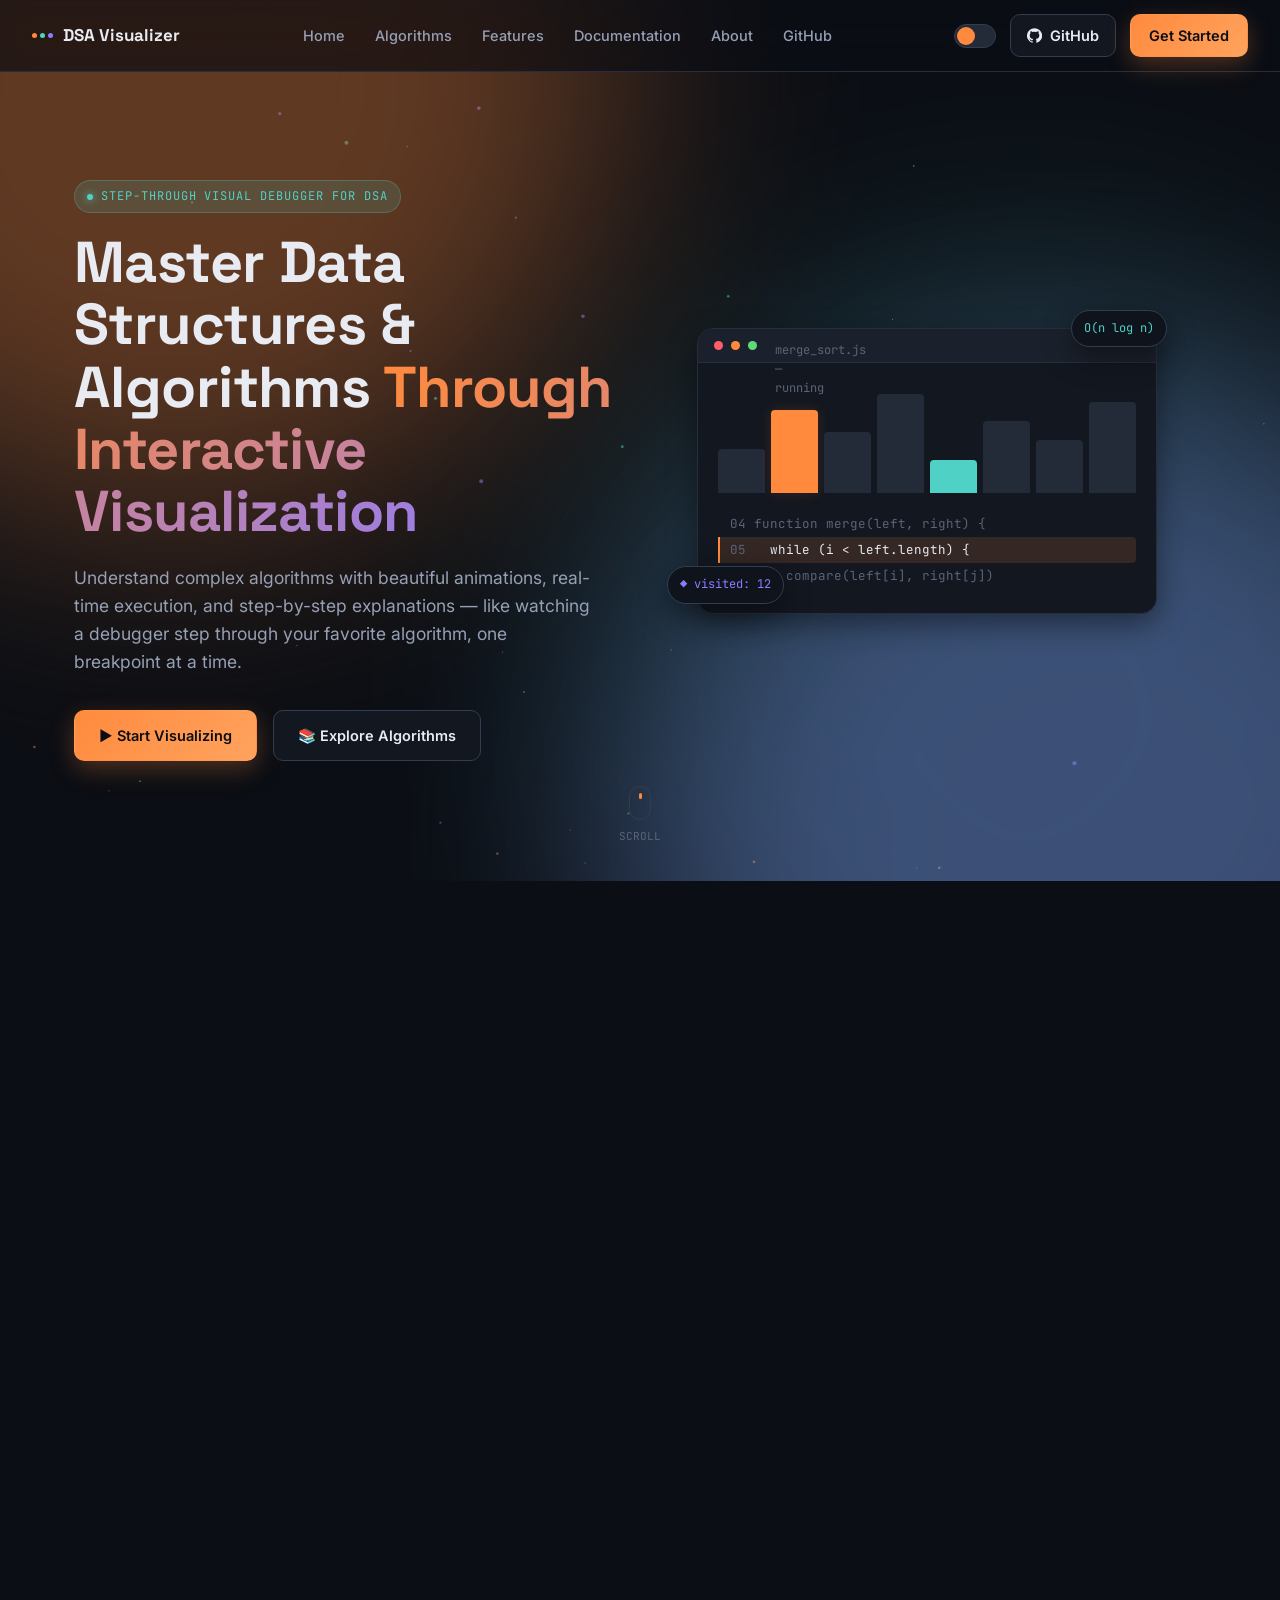
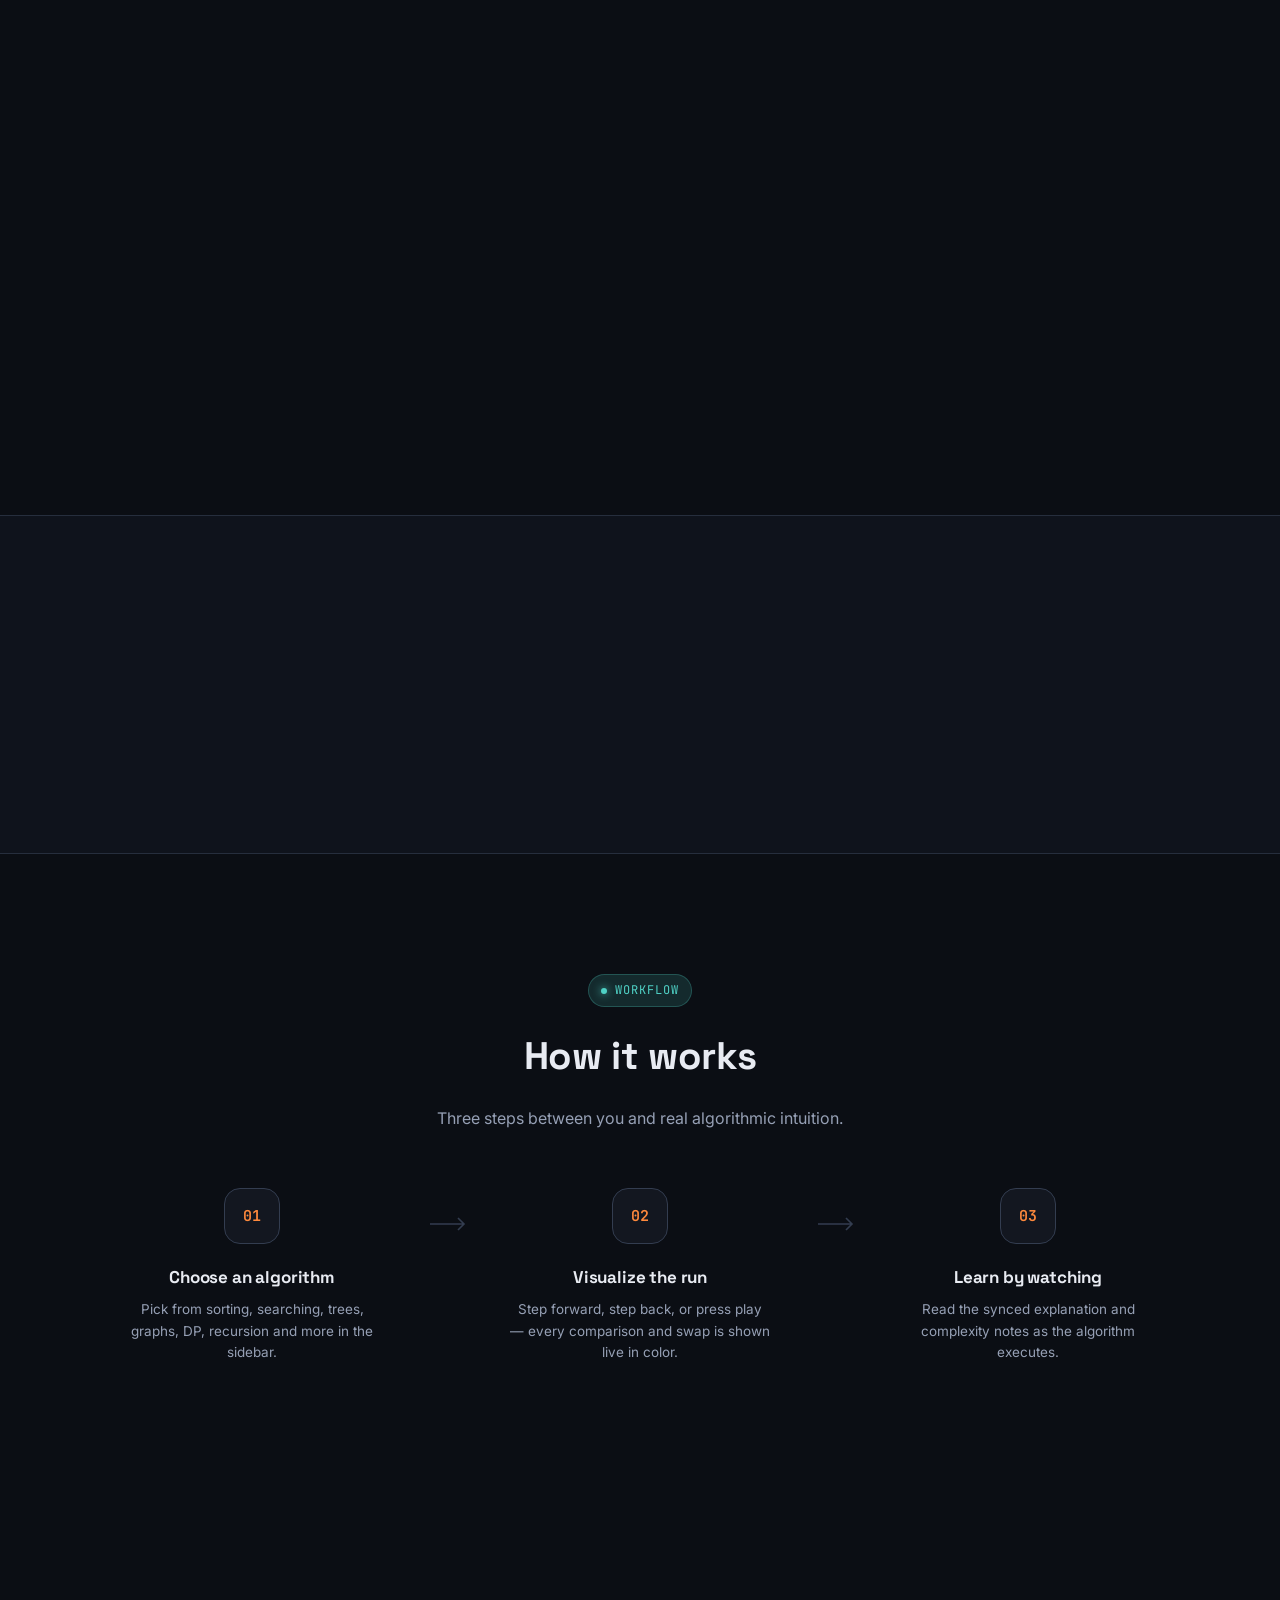
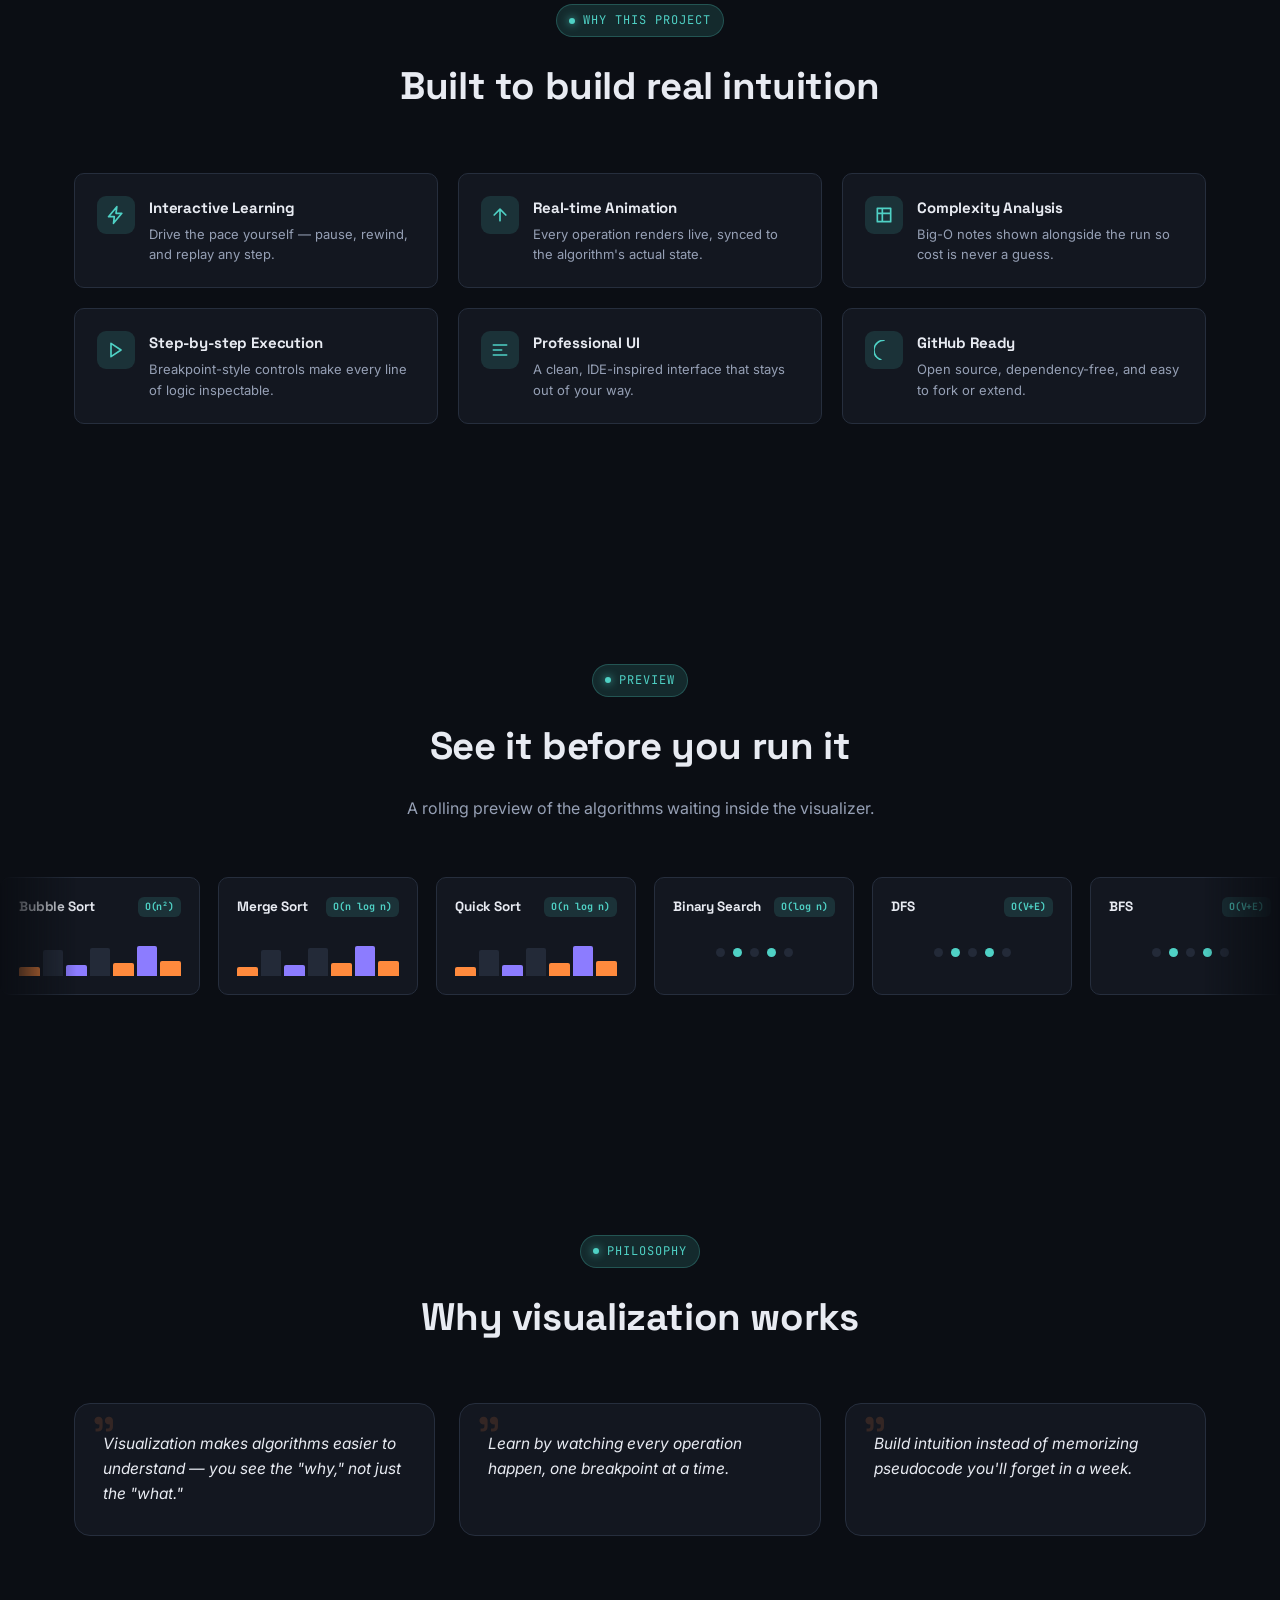
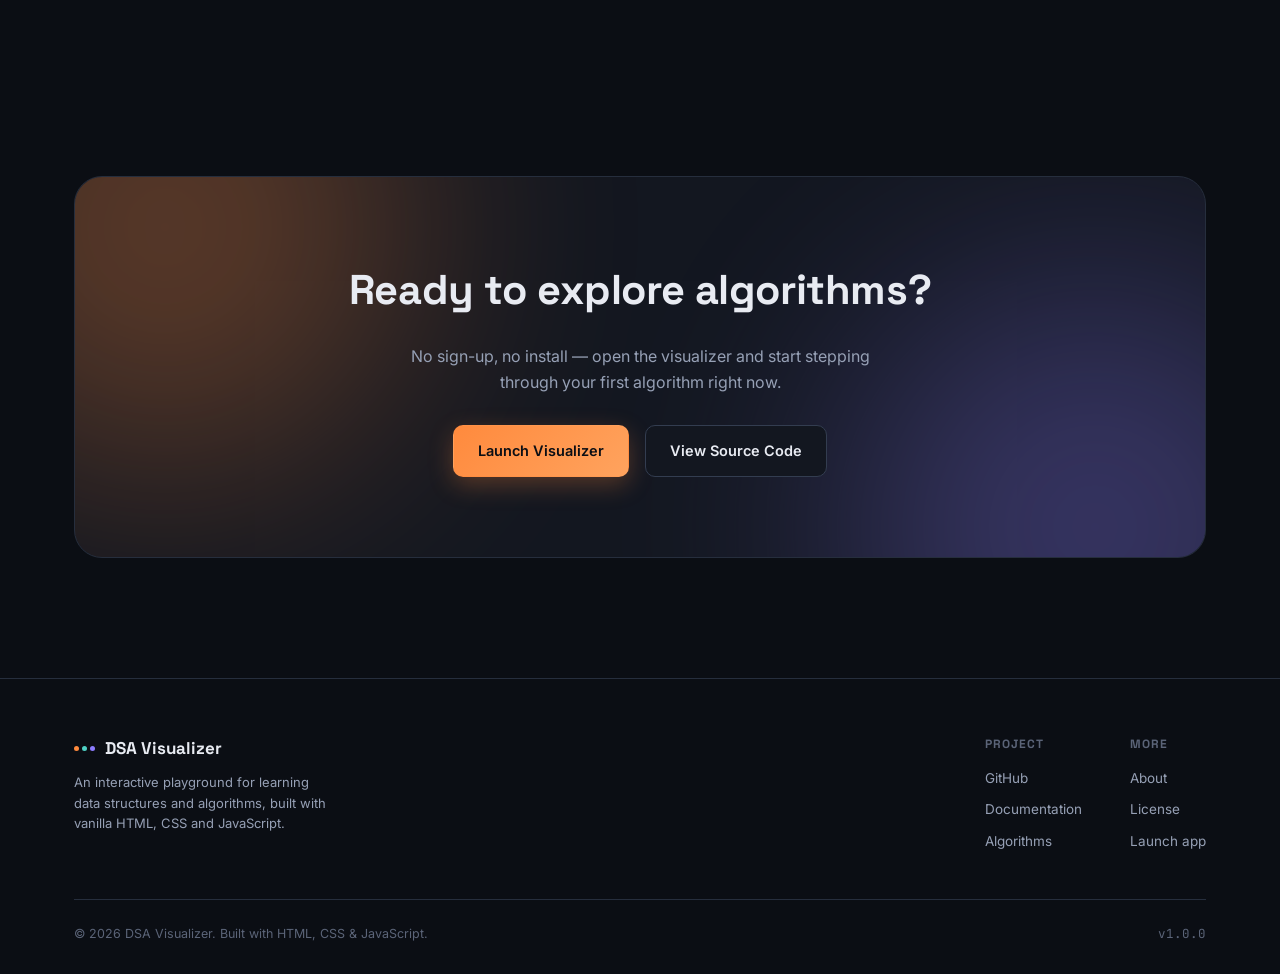
==== landing.html @ c1e2ccc5 "Create landing.html" ====
<!DOCTYPE html>
<html lang="en" data-theme="dark">
<head>
<meta charset="UTF-8">
<meta name="viewport" content="width=device-width, initial-scale=1.0">
<title>DSA Visualizer — Watch Every Algorithm Run Like a Debugger</title>
<meta name="description" content="Step through sorting, searching, arrays, trees, graphs, dynamic programming and recursion the way a debugger steps through code — one breakpoint at a time. Built with vanilla HTML, CSS and JavaScript.">

<link rel="preconnect" href="https://fonts.googleapis.com">
<link rel="preconnect" href="https://fonts.gstatic.com" crossorigin>
<link href="https://fonts.googleapis.com/css2?family=Space+Grotesk:wght@500;600;700&family=Inter:wght@400;500;600;700&family=JetBrains+Mono:wght@400;500;600&display=swap" rel="stylesheet">

<style>
/* ==========================================================================
   DESIGN TOKENS — shares the app's "Debugger console" language:
   amber = active/current step, teal = visited/settled, violet = structural.
   These values are kept in lockstep with /css/style.css so the landing page
   and the app never feel like two different products.
   ========================================================================== */
:root{
  --font-display:'Space Grotesk','Sora',ui-sans-serif,system-ui,sans-serif;
  --font-body:'Inter',ui-sans-serif,system-ui,sans-serif;
  --font-mono:'JetBrains Mono','Fira Code',ui-monospace,SFMono-Regular,Menlo,monospace;

  --bg:#0B0E14; --bg-elevated:#0F131C; --surface:#131720; --surface-2:#1B212C; --surface-3:#232A38;
  --border:#262E3D; --border-strong:#333D50;
  --text:#E8EBF2; --text-dim:#96A0B5; --text-faint:#5B6478;

  --accent:#FF8A3D; --accent-strong:#FFA35E; --accent-soft:rgba(255,138,61,.14);
  --accent-2:#4FD1C5; --accent-2-soft:rgba(79,209,197,.14);
  --accent-3:#8C7CFF; --accent-3-soft:rgba(140,124,255,.14);
  --success:#5FD97A; --danger:#FF5C6C;

  --radius-sm:6px; --radius-md:10px; --radius-lg:16px;
  --shadow-2:0 10px 30px rgba(0,0,0,.45);
  color-scheme: dark;
}
[data-theme="light"]{
  --bg:#F3F4F7; --bg-elevated:#FFFFFF; --surface:#FFFFFF; --surface-2:#F0F1F5; --surface-3:#E7E9F0;
  --border:#DEE1E9; --border-strong:#C9CDDA;
  --text:#1B1F2A; --text-dim:#565E70; --text-faint:#8991A3;
  --accent:#DD6A22; --accent-strong:#C85A17; --accent-soft:rgba(221,106,34,.10);
  --accent-2:#0E9C90; --accent-2-soft:rgba(14,156,144,.10);
  --accent-3:#6C5CE7; --accent-3-soft:rgba(108,92,231,.10);
  --success:#1E9E4A; --danger:#D6394A;
  color-scheme: light;
}

*,*::before,*::after{ box-sizing:border-box; }
html{ scroll-behavior:smooth; }
body{
  margin:0; background:var(--bg); color:var(--text);
  font-family:var(--font-body); line-height:1.6; -webkit-font-smoothing:antialiased;
  overflow-x:hidden;
}
h1,h2,h3,h4{ font-family:var(--font-display); color:var(--text); margin:0 0 .5em; letter-spacing:-.01em; }
p{ color:var(--text-dim); margin:0 0 1em; }
a{ color:inherit; text-decoration:none; }
.mono{ font-family:var(--font-mono); }
img,svg{ display:block; max-width:100%; }
.container{ max-width:1180px; margin:0 auto; padding:0 24px; }
section{ position:relative; padding:120px 0; }
@media (max-width:768px){ section{ padding:72px 0; } }

::selection{ background:var(--accent-soft); color:var(--text); }
:focus-visible{ outline:2px solid var(--accent); outline-offset:2px; }
@media (prefers-reduced-motion: reduce){
  *{ animation-duration:.001ms !important; animation-iteration-count:1 !important; transition-duration:.001ms !important; scroll-behavior:auto !important; }
}

.eyebrow{
  display:inline-flex; align-items:center; gap:8px; font-family:var(--font-mono); font-size:12px;
  letter-spacing:.08em; text-transform:uppercase; color:var(--accent-2); background:var(--accent-2-soft);
  border:1px solid rgba(79,209,197,.25); padding:6px 12px; border-radius:999px; margin-bottom:18px;
}
.eyebrow::before{ content:''; width:6px; height:6px; border-radius:50%; background:var(--accent-2); box-shadow:0 0 8px var(--accent-2); }

.btn{
  display:inline-flex; align-items:center; justify-content:center; gap:8px;
  padding:13px 24px; border-radius:var(--radius-md); font-family:var(--font-body); font-weight:600; font-size:14.5px;
  border:1px solid var(--border-strong); cursor:pointer; position:relative; overflow:hidden;
  transition:transform .25s cubic-bezier(.2,.8,.2,1), border-color .25s, box-shadow .25s, background .25s;
  white-space:nowrap;
}
.btn:active{ transform:scale(.97); }
.btn-primary{ background:linear-gradient(135deg,var(--accent),var(--accent-strong)); color:#0B0E14; border-color:transparent; box-shadow:0 8px 24px rgba(255,138,61,.28); }
.btn-primary:hover{ transform:translateY(-2px); box-shadow:0 12px 32px rgba(255,138,61,.4); }
.btn-ghost{ background:var(--surface); color:var(--text); }
.btn-ghost:hover{ border-color:var(--accent-2); color:var(--accent-2); transform:translateY(-2px); }
.btn-ripple{ position:absolute; border-radius:50%; background:rgba(255,255,255,.35); transform:scale(0); animation:ripple .6s ease-out; pointer-events:none; }
@keyframes ripple{ to{ transform:scale(3); opacity:0; } }

/* ---------------- NAV ---------------- */
.nav{
  position:fixed; top:0; left:0; right:0; z-index:200;
  display:flex; align-items:center; justify-content:space-between;
  padding:14px 32px; backdrop-filter:blur(16px) saturate(140%);
  background:rgba(11,14,20,.7); border-bottom:1px solid var(--border);
  transition:background .3s, border-color .3s;
}
[data-theme="light"] .nav{ background:rgba(255,255,255,.75); }
.brand{ display:flex; align-items:center; gap:10px; font-family:var(--font-display); font-weight:700; font-size:17px; }
.brand .rail{ display:flex; gap:3px; }
.brand .rail span{ width:5px; height:5px; border-radius:50%; background:var(--accent); animation:railPulse 1.8s ease-in-out infinite; }
.brand .rail span:nth-child(2){ background:var(--accent-2); animation-delay:.2s; }
.brand .rail span:nth-child(3){ background:var(--accent-3); animation-delay:.4s; }
@keyframes railPulse{ 0%,100%{ opacity:.35; transform:scale(.85);} 50%{ opacity:1; transform:scale(1.15);} }

.nav-links{ display:flex; align-items:center; gap:30px; font-size:14.5px; font-weight:500; color:var(--text-dim); }
.nav-links a{ position:relative; padding:4px 0; transition:color .2s; }
.nav-links a::after{ content:''; position:absolute; left:0; bottom:-3px; width:0; height:2px; background:var(--accent); transition:width .25s; }
.nav-links a:hover{ color:var(--text); }
.nav-links a:hover::after{ width:100%; }

.nav-actions{ display:flex; align-items:center; gap:14px; }
.theme-switch{ width:42px; height:24px; border-radius:999px; background:var(--surface-3); border:1px solid var(--border-strong); position:relative; cursor:pointer; }
.theme-switch .knob{ position:absolute; top:2px; left:2px; width:18px; height:18px; border-radius:50%; background:var(--accent); transition:transform .3s cubic-bezier(.2,.8,.2,1); }
[data-theme="light"] .theme-switch .knob{ transform:translateX(18px); }
.nav-toggle{ display:none; background:none; border:1px solid var(--border-strong); border-radius:8px; width:38px; height:38px; align-items:center; justify-content:center; color:var(--text); cursor:pointer; }

@media (max-width:900px){
  .nav-links{ position:fixed; top:64px; left:0; right:0; flex-direction:column; align-items:flex-start; gap:0;
    background:var(--bg-elevated); border-bottom:1px solid var(--border); padding:8px 32px 20px;
    transform:translateY(-130%); transition:transform .35s cubic-bezier(.2,.8,.2,1); }
  .nav-links.open{ transform:translateY(0); }
  .nav-links a{ padding:12px 0; width:100%; border-bottom:1px solid var(--border); }
  .nav-actions .btn-ghost.gh-only{ display:none; }
  .nav-toggle{ display:flex; }
}

/* ---------------- HERO ---------------- */
.hero{ padding:180px 0 120px; position:relative; overflow:hidden; }
.hero-bg{ position:absolute; inset:0; z-index:0; overflow:hidden; }
.hero-bg canvas{ position:absolute; inset:0; width:100%; height:100%; }
.mesh{ position:absolute; width:900px; height:900px; border-radius:50%; filter:blur(120px); opacity:.35; }
.mesh-1{ background:var(--accent); top:-380px; left:-280px; animation:drift1 22s ease-in-out infinite; }
.mesh-2{ background:var(--accent-3); bottom:-420px; right:-260px; animation:drift2 26s ease-in-out infinite; }
.mesh-3{ background:var(--accent-2); top:30%; left:45%; opacity:.18; animation:drift1 30s ease-in-out infinite reverse; }
@keyframes drift1{ 0%,100%{ transform:translate(0,0) scale(1);} 50%{ transform:translate(60px,40px) scale(1.08);} }
@keyframes drift2{ 0%,100%{ transform:translate(0,0) scale(1);} 50%{ transform:translate(-50px,-30px) scale(1.1);} }

.hero-grid{ position:relative; z-index:2; display:grid; grid-template-columns:1.05fr .95fr; gap:60px; align-items:center; }
@media (max-width:980px){ .hero-grid{ grid-template-columns:1fr; text-align:center; } .hero-illustration{ margin:0 auto; } }

.hero h1{ font-size:clamp(2.4rem,4.6vw,3.6rem); line-height:1.08; margin-bottom:22px; }
.hero h1 .grad{ background:linear-gradient(100deg,var(--accent),var(--accent-3) 60%,var(--accent-2)); -webkit-background-clip:text; background-clip:text; color:transparent; background-size:200% auto; animation:gradShift 6s linear infinite; }
@keyframes gradShift{ to{ background-position:200% center; } }
.hero p.lead{ font-size:17.5px; max-width:520px; margin-bottom:34px; }
@media (max-width:980px){ .hero p.lead{ margin-left:auto; margin-right:auto; } }
.hero-actions{ display:flex; gap:16px; flex-wrap:wrap; }
@media (max-width:980px){ .hero-actions{ justify-content:center; } }

/* hero right: debugger panel illustration */
.hero-illustration{ position:relative; width:100%; max-width:460px; }
.panel{
  background:var(--surface); border:1px solid var(--border); border-radius:var(--radius-lg);
  box-shadow:var(--shadow-2); overflow:hidden; animation:floatY 6s ease-in-out infinite;
}
@keyframes floatY{ 0%,100%{ transform:translateY(0);} 50%{ transform:translateY(-14px);} }
.panel-head{ display:flex; align-items:center; gap:8px; padding:12px 16px; border-bottom:1px solid var(--border); background:var(--surface-2); }
.panel-head span{ width:9px; height:9px; border-radius:50%; }
.panel-head span:nth-child(1){ background:var(--danger); }
.panel-head span:nth-child(2){ background:var(--accent); }
.panel-head span:nth-child(3){ background:var(--success); }
.panel-head .file{ margin-left:10px; font-family:var(--font-mono); font-size:12px; color:var(--text-faint); }

.panel-body{ padding:20px 20px 24px; }
.bars-viz{ display:flex; align-items:flex-end; gap:6px; height:110px; margin-bottom:18px; }
.bars-viz i{ flex:1; border-radius:4px 4px 0 0; background:var(--surface-3); animation:barMove 3.6s ease-in-out infinite; }
.bars-viz i:nth-child(1){ height:40%; animation-delay:0s; }
.bars-viz i:nth-child(2){ height:75%; background:var(--accent); animation-delay:.15s; box-shadow:0 0 14px var(--accent-soft); }
.bars-viz i:nth-child(3){ height:55%; animation-delay:.3s; }
.bars-viz i:nth-child(4){ height:90%; animation-delay:.45s; }
.bars-viz i:nth-child(5){ height:30%; background:var(--accent-2); animation-delay:.6s; }
.bars-viz i:nth-child(6){ height:65%; animation-delay:.75s; }
.bars-viz i:nth-child(7){ height:48%; animation-delay:.9s; }
.bars-viz i:nth-child(8){ height:82%; animation-delay:1.05s; }
@keyframes barMove{ 0%,100%{ transform:scaleY(1);} 50%{ transform:scaleY(1.25);} }

.code-line{ font-family:var(--font-mono); font-size:12.5px; color:var(--text-faint); display:flex; gap:10px; padding:3px 0; border-left:2px solid transparent; padding-left:10px; }
.code-line.active{ color:var(--text); border-left-color:var(--accent); background:var(--accent-soft); border-radius:0 4px 4px 0; }
.code-line .ln{ color:var(--text-faint); width:14px; }

.badge-float{
  position:absolute; display:flex; align-items:center; gap:6px; padding:8px 12px; border-radius:999px;
  background:var(--bg-elevated); border:1px solid var(--border-strong); font-family:var(--font-mono); font-size:12px;
  box-shadow:var(--shadow-2); animation:floatY 5s ease-in-out infinite;
}
.badge-1{ top:-18px; right:-10px; color:var(--accent-2); animation-delay:.4s; }
.badge-2{ bottom:10px; left:-30px; color:var(--accent-3); animation-delay:1s; }
@media (max-width:560px){ .badge-1{ right:6px; } .badge-2{ left:6px; } }

.scroll-cue{ position:absolute; bottom:36px; left:50%; transform:translateX(-50%); display:flex; flex-direction:column; align-items:center; gap:8px; color:var(--text-faint); font-family:var(--font-mono); font-size:11px; z-index:2; }
.scroll-cue .mouse{ width:22px; height:34px; border:1.5px solid var(--border-strong); border-radius:12px; display:flex; justify-content:center; padding-top:6px; }
.scroll-cue .mouse i{ width:3px; height:6px; background:var(--accent); border-radius:2px; animation:scrollDot 1.8s ease-in-out infinite; }
@keyframes scrollDot{ 0%{ opacity:1; transform:translateY(0);} 70%{opacity:0;} 100%{ opacity:0; transform:translateY(10px);} }

/* ---------------- REVEAL ---------------- */
.reveal{ opacity:0; transform:translateY(28px); transition:opacity .7s cubic-bezier(.2,.8,.2,1), transform .7s cubic-bezier(.2,.8,.2,1); }
.reveal.in{ opacity:1; transform:translateY(0); }

/* ---------------- SECTION HEAD ---------------- */
.section-head{ max-width:640px; margin:0 auto 56px; text-align:center; }
.section-head h2{ font-size:clamp(1.8rem,3vw,2.4rem); }
.section-head p{ font-size:16px; }

/* ---------------- FEATURES ---------------- */
.features-grid{ display:grid; grid-template-columns:repeat(3,1fr); gap:20px; }
@media (max-width:980px){ .features-grid{ grid-template-columns:repeat(2,1fr); } }
@media (max-width:560px){ .features-grid{ grid-template-columns:1fr; } }
.f-card{
  background:var(--surface); border:1px solid var(--border); border-radius:var(--radius-lg); padding:26px 22px;
  transition:transform .3s cubic-bezier(.2,.8,.2,1), border-color .3s, box-shadow .3s;
  position:relative; overflow:hidden;
}
.f-card::before{ content:''; position:absolute; inset:0; background:radial-gradient(400px circle at var(--mx,50%) var(--my,0%), var(--accent-soft), transparent 60%); opacity:0; transition:opacity .35s; }
.f-card:hover{ transform:translateY(-6px); border-color:var(--border-strong); box-shadow:var(--shadow-2); }
.f-card:hover::before{ opacity:1; }
.f-icon{ width:42px; height:42px; border-radius:10px; display:flex; align-items:center; justify-content:center; margin-bottom:16px; background:var(--accent-soft); color:var(--accent); }
.f-card h3{ font-size:16.5px; margin-bottom:6px; }
.f-card p{ font-size:13.5px; margin:0; }

/* ---------------- STATS ---------------- */
.stats{ background:var(--bg-elevated); border-top:1px solid var(--border); border-bottom:1px solid var(--border); }
.stats-grid{ display:grid; grid-template-columns:repeat(4,1fr); gap:20px; text-align:center; }
@media (max-width:700px){ .stats-grid{ grid-template-columns:repeat(2,1fr); gap:36px 20px; } }
.stat h3{ font-size:clamp(2rem,4vw,2.8rem); font-family:var(--font-mono); color:var(--accent-2); margin-bottom:4px; }
.stat p{ font-size:13.5px; text-transform:uppercase; letter-spacing:.06em; color:var(--text-faint); margin:0; }

/* ---------------- HOW IT WORKS ---------------- */
.steps{ display:grid; grid-template-columns:repeat(3,1fr); gap:32px; position:relative; }
@media (max-width:820px){ .steps{ grid-template-columns:1fr; } }
.step{ text-align:center; position:relative; }
.step-num{ width:56px; height:56px; margin:0 auto 20px; border-radius:16px; display:flex; align-items:center; justify-content:center; font-family:var(--font-mono); font-weight:600; font-size:15px; background:var(--surface); border:1px solid var(--border-strong); color:var(--accent); }
.step h3{ font-size:17px; }
.step p{ font-size:13.5px; max-width:260px; margin:0 auto; }
.step-arrow{ position:absolute; top:28px; right:-40px; color:var(--border-strong); }
@media (max-width:820px){ .step-arrow{ display:none; } }

/* ---------------- WHY ---------------- */
.why-grid{ display:grid; grid-template-columns:repeat(3,1fr); gap:20px; }
@media (max-width:900px){ .why-grid{ grid-template-columns:repeat(2,1fr); } }
@media (max-width:560px){ .why-grid{ grid-template-columns:1fr; } }
.why-card{ display:flex; gap:14px; padding:22px; border:1px solid var(--border); border-radius:var(--radius-md); background:var(--surface); transition:border-color .3s, transform .3s; }
.why-card:hover{ border-color:var(--accent-2); transform:translateY(-3px); }
.why-icon{ flex-shrink:0; width:38px; height:38px; border-radius:9px; background:var(--accent-2-soft); color:var(--accent-2); display:flex; align-items:center; justify-content:center; }
.why-card h3{ font-size:15px; margin-bottom:4px; }
.why-card p{ font-size:13px; margin:0; }

/* ---------------- ALGORITHM CAROUSEL ---------------- */
.carousel-wrap{ overflow:hidden; position:relative; mask-image:linear-gradient(90deg,transparent,#000 6%,#000 94%,transparent); }
.carousel-track{ display:flex; gap:18px; width:max-content; animation:scrollX 34s linear infinite; }
.carousel-wrap:hover .carousel-track{ animation-play-state:paused; }
@keyframes scrollX{ from{ transform:translateX(0);} to{ transform:translateX(-50%);} }
.algo-card{ width:200px; flex-shrink:0; background:var(--surface); border:1px solid var(--border); border-radius:var(--radius-md); padding:18px; }
.algo-card h4{ font-size:13.5px; margin-bottom:12px; display:flex; align-items:center; justify-content:space-between; }
.algo-card .tag{ font-family:var(--font-mono); font-size:10px; color:var(--accent-2); background:var(--accent-2-soft); padding:2px 7px; border-radius:6px; }
.mini-bars{ display:flex; align-items:flex-end; gap:3px; height:46px; }
.mini-bars i{ flex:1; background:var(--surface-3); border-radius:2px 2px 0 0; animation:barMove 2.4s ease-in-out infinite; }
.mini-bars i:nth-child(odd){ background:var(--accent); }
.mini-bars i:nth-child(3n){ background:var(--accent-3); }
.mini-dots{ display:flex; gap:8px; align-items:center; justify-content:center; height:46px; }
.mini-dots i{ width:9px; height:9px; border-radius:50%; background:var(--surface-3); animation:dotPulse 1.6s ease-in-out infinite; }
.mini-dots i:nth-child(2n){ background:var(--accent-2); animation-delay:.3s; }
@keyframes dotPulse{ 0%,100%{ transform:scale(1); opacity:.6;} 50%{ transform:scale(1.3); opacity:1;} }

/* ---------------- QUOTES ---------------- */
.quotes-grid{ display:grid; grid-template-columns:repeat(3,1fr); gap:24px; }
@media (max-width:900px){ .quotes-grid{ grid-template-columns:1fr; } }
.quote-card{ padding:28px; border-radius:var(--radius-lg); background:var(--surface); border:1px solid var(--border); position:relative; }
.quote-card::before{ content:'"'; font-family:var(--font-display); font-size:60px; color:var(--accent-soft); position:absolute; top:6px; left:16px; line-height:1; }
.quote-card p{ font-size:15.5px; color:var(--text); font-style:italic; position:relative; z-index:1; margin-bottom:0; }

/* ---------------- CTA ---------------- */
.cta{ text-align:center; }
.cta-box{ position:relative; padding:80px 40px; border-radius:28px; overflow:hidden; background:var(--surface); border:1px solid var(--border); }
.cta-box .mesh{ opacity:.3; }
.cta-box h2{ position:relative; z-index:2; font-size:clamp(1.8rem,3.6vw,2.6rem); }
.cta-box p{ position:relative; z-index:2; max-width:480px; margin:0 auto 30px; }
.cta-actions{ position:relative; z-index:2; display:flex; gap:16px; justify-content:center; flex-wrap:wrap; }

/* ---------------- FOOTER ---------------- */
footer{ border-top:1px solid var(--border); padding:56px 0 30px; }
.footer-grid{ display:flex; justify-content:space-between; flex-wrap:wrap; gap:36px; margin-bottom:36px; }
.footer-links{ display:flex; gap:48px; flex-wrap:wrap; }
.footer-col h4{ font-size:12px; text-transform:uppercase; letter-spacing:.08em; color:var(--text-faint); margin-bottom:14px; }
.footer-col a{ display:block; font-size:13.5px; color:var(--text-dim); margin-bottom:10px; transition:color .2s; }
.footer-col a:hover{ color:var(--accent-2); }
.footer-bottom{ display:flex; justify-content:space-between; align-items:center; flex-wrap:wrap; gap:12px; border-top:1px solid var(--border); padding-top:24px; font-size:12.5px; color:var(--text-faint); }
</style>
</head>
<body>

<!-- ============ NAV ============ -->
<header class="nav">
  <a href="#top" class="brand">
    <span class="rail"><span></span><span></span><span></span></span>
    DSA Visualizer
  </a>
  <nav class="nav-links" id="navLinks">
    <a href="#top">Home</a>
    <a href="#algorithms">Algorithms</a>
    <a href="#features">Features</a>
    <a href="README.md">Documentation</a>
    <a href="#why">About</a>
    <a href="#" class="gh-only">GitHub</a>
  </nav>
  <div class="nav-actions">
    <div class="theme-switch" id="themeSwitch" role="button" aria-label="Toggle theme"><div class="knob"></div></div>
    <a href="#" class="btn btn-ghost gh-only" style="padding:9px 16px;">
      <svg width="15" height="15" viewBox="0 0 24 24" fill="currentColor"><path d="M12 .3a12 12 0 0 0-3.79 23.4c.6.1.82-.26.82-.58v-2c-3.34.73-4.04-1.6-4.04-1.6-.55-1.4-1.34-1.76-1.34-1.76-1.1-.75.08-.73.08-.73 1.2.09 1.84 1.24 1.84 1.24 1.08 1.84 2.83 1.31 3.52 1 .1-.78.42-1.31.76-1.6-2.67-.3-5.47-1.33-5.47-5.93 0-1.31.47-2.38 1.24-3.22-.13-.3-.54-1.52.12-3.18 0 0 1-.32 3.3 1.23a11.5 11.5 0 0 1 6 0c2.28-1.55 3.29-1.23 3.29-1.23.66 1.66.25 2.88.12 3.18.77.84 1.23 1.91 1.23 3.22 0 4.61-2.8 5.63-5.48 5.92.43.37.81 1.1.81 2.22v3.29c0 .32.22.69.83.58A12 12 0 0 0 12 .3Z"/></svg>
      GitHub
    </a>
    <a href="index.html" class="btn btn-primary" style="padding:9px 18px;">Get Started</a>
    <button class="nav-toggle" id="navToggle" aria-label="Toggle menu">
      <svg width="18" height="18" viewBox="0 0 24 24" fill="none" stroke="currentColor" stroke-width="2"><path d="M3 6h18M3 12h18M3 18h18"/></svg>
    </button>
  </div>
</header>

<!-- ============ HERO ============ -->
<section class="hero" id="top">
  <div class="hero-bg">
    <canvas id="particles"></canvas>
    <div class="mesh mesh-1"></div>
    <div class="mesh mesh-2"></div>
    <div class="mesh mesh-3"></div>
  </div>

  <div class="container hero-grid">
    <div>
      <span class="eyebrow">Step-through visual debugger for DSA</span>
      <h1>Master Data Structures &amp; Algorithms <span class="grad">Through Interactive Visualization</span></h1>
      <p class="lead">Understand complex algorithms with beautiful animations, real-time execution, and step-by-step explanations — like watching a debugger step through your favorite algorithm, one breakpoint at a time.</p>
      <div class="hero-actions">
        <a href="index.html" class="btn btn-primary">▶ Start Visualizing</a>
        <a href="#algorithms" class="btn btn-ghost">📚 Explore Algorithms</a>
      </div>
    </div>

    <div class="hero-illustration">
      <div class="badge-float badge-1">O(n log n)</div>
      <div class="badge-float badge-2">◆ visited: 12</div>
      <div class="panel">
        <div class="panel-head">
          <span></span><span></span><span></span>
          <span class="file">merge_sort.js — running</span>
        </div>
        <div class="panel-body">
          <div class="bars-viz" aria-hidden="true">
            <i></i><i></i><i></i><i></i><i></i><i></i><i></i><i></i>
          </div>
          <div class="code-line"><span class="ln">04</span><span>function merge(left, right) {</span></div>
          <div class="code-line active"><span class="ln">05</span><span>&nbsp;&nbsp;while (i &lt; left.length) {</span></div>
          <div class="code-line"><span class="ln">06</span><span>&nbsp;&nbsp;&nbsp;&nbsp;compare(left[i], right[j])</span></div>
        </div>
      </div>
    </div>
  </div>

  <div class="scroll-cue"><div class="mouse"><i></i></div>SCROLL</div>
</section>

<!-- ============ FEATURES ============ -->
<section id="features">
  <div class="container">
    <div class="section-head reveal">
      <span class="eyebrow">Coverage</span>
      <h2>Every core topic, one consistent visual language</h2>
      <p>Ten visualization modules, all animated with the same breakpoint-driven logic and the same blue/amber comparison coloring — so once you learn to read one, you can read them all.</p>
    </div>
    <div class="features-grid" id="featuresGrid">
      <!-- cards injected by JS from data below -->
    </div>
  </div>
</section>

<!-- ============ STATS ============ -->
<section class="stats">
  <div class="container">
    <div class="stats-grid">
      <div class="stat reveal"><h3 data-count="40">0</h3><p>Algorithms &amp; Techniques</p></div>
      <div class="stat reveal"><h3 data-count="10">0</h3><p>Visualization Modules</p></div>
      <div class="stat reveal"><h3 data-count="25">0</h3><p>Interactive Controls</p></div>
      <div class="stat reveal"><h3 data-count="50">0</h3><p>Educational Breakpoints</p></div>
    </div>
  </div>
</section>

<!-- ============ HOW IT WORKS ============ -->
<section>
  <div class="container">
    <div class="section-head reveal">
      <span class="eyebrow">Workflow</span>
      <h2>How it works</h2>
      <p>Three steps between you and real algorithmic intuition.</p>
    </div>
    <div class="steps">
      <div class="step reveal">
        <div class="step-num">01</div>
        <h3>Choose an algorithm</h3>
        <p>Pick from sorting, searching, trees, graphs, DP, recursion and more in the sidebar.</p>
        <svg class="step-arrow" width="40" height="16" viewBox="0 0 40 16" fill="none"><path d="M0 8h34M28 2l6 6-6 6" stroke="currentColor" stroke-width="1.6"/></svg>
      </div>
      <div class="step reveal">
        <div class="step-num">02</div>
        <h3>Visualize the run</h3>
        <p>Step forward, step back, or press play — every comparison and swap is shown live in color.</p>
        <svg class="step-arrow" width="40" height="16" viewBox="0 0 40 16" fill="none"><path d="M0 8h34M28 2l6 6-6 6" stroke="currentColor" stroke-width="1.6"/></svg>
      </div>
      <div class="step reveal">
        <div class="step-num">03</div>
        <h3>Learn by watching</h3>
        <p>Read the synced explanation and complexity notes as the algorithm executes.</p>
      </div>
    </div>
  </div>
</section>

<!-- ============ WHY CHOOSE ============ -->
<section id="why">
  <div class="container">
    <div class="section-head reveal">
      <span class="eyebrow">Why this project</span>
      <h2>Built to build real intuition</h2>
    </div>
    <div class="why-grid" id="whyGrid"></div>
  </div>
</section>

<!-- ============ ALGORITHM PREVIEW ============ -->
<section id="algorithms">
  <div class="container">
    <div class="section-head reveal">
      <span class="eyebrow">Preview</span>
      <h2>See it before you run it</h2>
      <p>A rolling preview of the algorithms waiting inside the visualizer.</p>
    </div>
  </div>
  <div class="carousel-wrap reveal">
    <div class="carousel-track" id="carouselTrack"></div>
  </div>
</section>

<!-- ============ QUOTES ============ -->
<section>
  <div class="container">
    <div class="section-head reveal">
      <span class="eyebrow">Philosophy</span>
      <h2>Why visualization works</h2>
    </div>
    <div class="quotes-grid">
      <div class="quote-card reveal"><p>Visualization makes algorithms easier to understand — you see the "why," not just the "what."</p></div>
      <div class="quote-card reveal"><p>Learn by watching every operation happen, one breakpoint at a time.</p></div>
      <div class="quote-card reveal"><p>Build intuition instead of memorizing pseudocode you'll forget in a week.</p></div>
    </div>
  </div>
</section>

<!-- ============ CTA ============ -->
<section class="cta">
  <div class="container">
    <div class="cta-box reveal">
      <div class="mesh mesh-1" style="width:500px;height:500px;top:-200px;left:-160px;"></div>
      <div class="mesh mesh-2" style="width:500px;height:500px;bottom:-220px;right:-140px;"></div>
      <h2>Ready to explore algorithms?</h2>
      <p>No sign-up, no install — open the visualizer and start stepping through your first algorithm right now.</p>
      <div class="cta-actions">
        <a href="index.html" class="btn btn-primary">Launch Visualizer</a>
        <a href="#" class="btn btn-ghost">View Source Code</a>
      </div>
    </div>
  </div>
</section>

<!-- ============ FOOTER ============ -->
<footer>
  <div class="container">
    <div class="footer-grid">
      <div>
        <a href="#top" class="brand" style="margin-bottom:10px;">
          <span class="rail"><span></span><span></span><span></span></span>
          DSA Visualizer
        </a>
        <p style="max-width:260px; font-size:13px;">An interactive playground for learning data structures and algorithms, built with vanilla HTML, CSS and JavaScript.</p>
      </div>
      <div class="footer-links">
        <div class="footer-col">
          <h4>Project</h4>
          <a href="#">GitHub</a>
          <a href="README.md">Documentation</a>
          <a href="#algorithms">Algorithms</a>
        </div>
        <div class="footer-col">
          <h4>More</h4>
          <a href="#why">About</a>
          <a href="README.md">License</a>
          <a href="index.html">Launch app</a>
        </div>
      </div>
    </div>
    <div class="footer-bottom">
      <span>© <span id="year"></span> DSA Visualizer. Built with HTML, CSS &amp; JavaScript.</span>
      <span class="mono">v1.0.0</span>
    </div>
  </div>
</footer>

<script>
/* ---------- data ---------- */
/* Mirrors the actual modules shipped in /js — kept in this order so the
   cards read the same way the app's sidebar groups them. */
const FEATURES = [
  ["Sorting","Bubble, selection, insertion, merge, quick, heap, shell and counting sort — watch every comparison resolve in blue vs amber.","M3 17h4v4H3zM10 12h4v9h-4zM17 6h4v15h-4z"],
  ["Searching","Linear and binary search with live pointer tracking and directional comparison coloring.","M11 4a7 7 0 1 0 0 14 7 7 0 0 0 0-14zM21 21l-4.35-4.35"],
  ["Array Algorithms","Two-pointer and sliding-window patterns: Two Sum, Kadane's, longest substring and more.","M3 12h18M7 8l-4 4 4 4M17 8l4 4-4 4"],
  ["Graphs","BFS, DFS, Dijkstra, Prim, Kruskal, topological sort, cycle detection and connected components.","M6 6h.01M18 6h.01M6 18h.01M18 18h.01M12 12h.01M6 6l6 6m0 0l6 6m-6-6l6-6m-6 6l-6 6"],
  ["Trees","Binary search trees, self-balancing AVL rotations, and max-heaps, growing branch by branch.","M12 3v6M12 9l-5 5M12 9l5 5M4 20h5M9 20v-6M15 20h5M15 20v-6"],
  ["Dynamic Programming","Fibonacci, knapsack, LCS, LIS, coin change and matrix chain multiplication — tables fill cell by cell.","M4 4h16v16H4zM4 10h16M10 4v16"],
  ["Recursion","Factorial, Tower of Hanoi, recursive binary search and merge-sort call trees, rendered live.","M12 4v16M12 4l-4 4M12 4l4 4M8 20l4-4M16 20l-4-4"],
  ["Linked Lists","Singly, doubly and circular structures with animated pointers for insert, delete, reverse and search.","M4 12h4m0 0h4m0 0h4m0 0h4M8 8v8M16 8v8"],
  ["Stacks &amp; Queues","Push/pop, parentheses matching, next-greater-element, circular queues, deques and priority queues.","M4 6h16M4 12h16M4 18h16"]
];
const WHY = [
  ["Interactive Learning","Drive the pace yourself — pause, rewind, and replay any step.","M13 2 3 14h7l-1 8 10-12h-7l1-8z"],
  ["Real-time Animation","Every operation renders live, synced to the algorithm's actual state.","M12 5v14M5 12l7-7 7 7"],
  ["Complexity Analysis","Big-O notes shown alongside the run so cost is never a guess.","M4 4h16v16H4zM4 10h16M10 4v16"],
  ["Step-by-step Execution","Breakpoint-style controls make every line of logic inspectable.","M6 4l12 8-12 8V4z"],
  ["Professional UI","A clean, IDE-inspired interface that stays out of your way.","M4 6h16M4 12h10M4 18h16"],
  ["GitHub Ready","Open source, dependency-free, and easy to fork or extend.","M12 .3a12 12 0 0 0-3.79 23.4"]
];
const ALGOS = [
  ["Bubble Sort","O(n²)","bars"],["Merge Sort","O(n log n)","bars"],["Quick Sort","O(n log n)","bars"],
  ["Binary Search","O(log n)","dots"],["DFS","O(V+E)","dots"],["BFS","O(V+E)","dots"],
  ["Dijkstra","O(E log V)","dots"],["Kruskal's MST","O(E log E)","dots"],
  ["AVL Tree","O(log n)","bars"],["Heap Sort","O(n log n)","bars"],["0/1 Knapsack","O(nW)","bars"]
];

function icon(path){ return `<svg width="20" height="20" viewBox="0 0 24 24" fill="none" stroke="currentColor" stroke-width="2" stroke-linecap="round" stroke-linejoin="round"><path d="${path}"/></svg>`; }

document.getElementById('featuresGrid').innerHTML = FEATURES.map(([t,d,p])=>`
  <div class="f-card reveal">
    <div class="f-icon">${icon(p)}</div>
    <h3>${t}</h3>
    <p>${d}</p>
  </div>`).join('');

document.getElementById('whyGrid').innerHTML = WHY.map(([t,d,p])=>`
  <div class="why-card reveal">
    <div class="why-icon">${icon(p)}</div>
    <div><h3>${t}</h3><p>${d}</p></div>
  </div>`).join('');

function algoCard([name,complexity,type]){
  const viz = type==='bars'
    ? `<div class="mini-bars">${Array.from({length:7}).map((_,i)=>`<i style="height:${20+((i*37)%70)}%;animation-delay:${i*0.12}s"></i>`).join('')}</div>`
    : `<div class="mini-dots">${Array.from({length:5}).map((_,i)=>`<i style="animation-delay:${i*0.15}s"></i>`).join('')}</div>`;
  return `<div class="algo-card"><h4>${name}<span class="tag">${complexity}</span></h4>${viz}</div>`;
}
const track = document.getElementById('carouselTrack');
const doubled = [...ALGOS, ...ALGOS]; // seamless loop
track.innerHTML = doubled.map(algoCard).join('');

document.getElementById('year').textContent = new Date().getFullYear();

/* ---------- theme toggle ----------
   Shares the exact storage key/format the app (js/main.js -> Utils.storage)
   uses, so switching theme here carries straight over into index.html. */
const root = document.documentElement;
const themeSwitch = document.getElementById('themeSwitch');
const THEME_KEY = 'dsa.theme';
function setTheme(t){ root.setAttribute('data-theme', t); try{ localStorage.setItem(THEME_KEY, JSON.stringify(t)); }catch(e){} }
themeSwitch.addEventListener('click', ()=> setTheme(root.getAttribute('data-theme')==='dark' ? 'light' : 'dark'));
let savedTheme = null;
try{ savedTheme = JSON.parse(localStorage.getItem(THEME_KEY)); }catch(e){}
if(savedTheme) setTheme(savedTheme);

/* ---------- mobile nav ---------- */
const navToggle = document.getElementById('navToggle');
const navLinks = document.getElementById('navLinks');
navToggle.addEventListener('click', ()=> navLinks.classList.toggle('open'));
navLinks.querySelectorAll('a').forEach(a=> a.addEventListener('click', ()=> navLinks.classList.remove('open')));

/* ---------- button ripple ---------- */
document.querySelectorAll('.btn').forEach(btn=>{
  btn.addEventListener('click', function(e){
    const r = document.createElement('span');
    const rect = this.getBoundingClientRect();
    r.className = 'btn-ripple';
    r.style.left = (e.clientX-rect.left)+'px';
    r.style.top = (e.clientY-rect.top)+'px';
    this.appendChild(r);
    setTimeout(()=>r.remove(), 650);
  });
});

/* ---------- scroll reveal ---------- */
const io = new IntersectionObserver((entries)=>{
  entries.forEach(e=>{ if(e.isIntersecting){ e.target.classList.add('in'); io.unobserve(e.target); } });
}, { threshold:.15 });
document.querySelectorAll('.reveal').forEach((el,i)=>{ el.style.transitionDelay = (i%4*0.08)+'s'; io.observe(el); });

/* ---------- animated counters ---------- */
const counters = document.querySelectorAll('[data-count]');
const cio = new IntersectionObserver((entries)=>{
  entries.forEach(e=>{
    if(!e.isIntersecting) return;
    const el = e.target, target = +el.dataset.count;
    let cur = 0; const step = Math.max(1, Math.round(target/40));
    const tick = ()=>{ cur += step; if(cur>=target){ el.textContent = target+'+'; return; } el.textContent = cur; requestAnimationFrame(()=>setTimeout(tick,16)); };
    tick();
    cio.unobserve(el);
  });
}, { threshold:.6 });
counters.forEach(c=>cio.observe(c));

/* ---------- card tilt / glow ---------- */
document.querySelectorAll('.f-card').forEach(card=>{
  card.addEventListener('mousemove', e=>{
    const r = card.getBoundingClientRect();
    card.style.setProperty('--mx', ((e.clientX-r.left)/r.width*100)+'%');
    card.style.setProperty('--my', ((e.clientY-r.top)/r.height*100)+'%');
  });
});

/* ---------- floating particle canvas ---------- */
(function(){
  const canvas = document.getElementById('particles');
  const ctx = canvas.getContext('2d');
  let w,h,particles;
  function resize(){
    w = canvas.width = canvas.offsetWidth;
    h = canvas.height = canvas.offsetHeight;
  }
  function init(){
    resize();
    const count = w < 700 ? 22 : 45;
    particles = Array.from({length:count}).map(()=>({
      x: Math.random()*w, y: Math.random()*h,
      r: Math.random()*1.6+0.6,
      vx: (Math.random()-0.5)*0.15, vy: (Math.random()-0.5)*0.15,
      hue: [ '255,138,61','79,209,197','140,124,255' ][Math.floor(Math.random()*3)]
    }));
  }
  function draw(){
    ctx.clearRect(0,0,w,h);
    particles.forEach(p=>{
      p.x += p.vx; p.y += p.vy;
      if(p.x<0) p.x=w; if(p.x>w) p.x=0;
      if(p.y<0) p.y=h; if(p.y>h) p.y=0;
      ctx.beginPath();
      ctx.fillStyle = `rgba(${p.hue},0.5)`;
      ctx.arc(p.x,p.y,p.r,0,Math.PI*2);
      ctx.fill();
    });
    requestAnimationFrame(draw);
  }
  const mq = window.matchMedia('(prefers-reduced-motion: reduce)');
  window.addEventListener('resize', resize);
  init();
  if(!mq.matches) draw(); else { draw(); } // draw once either way for a static field
})();
</script>
</body>
</html>
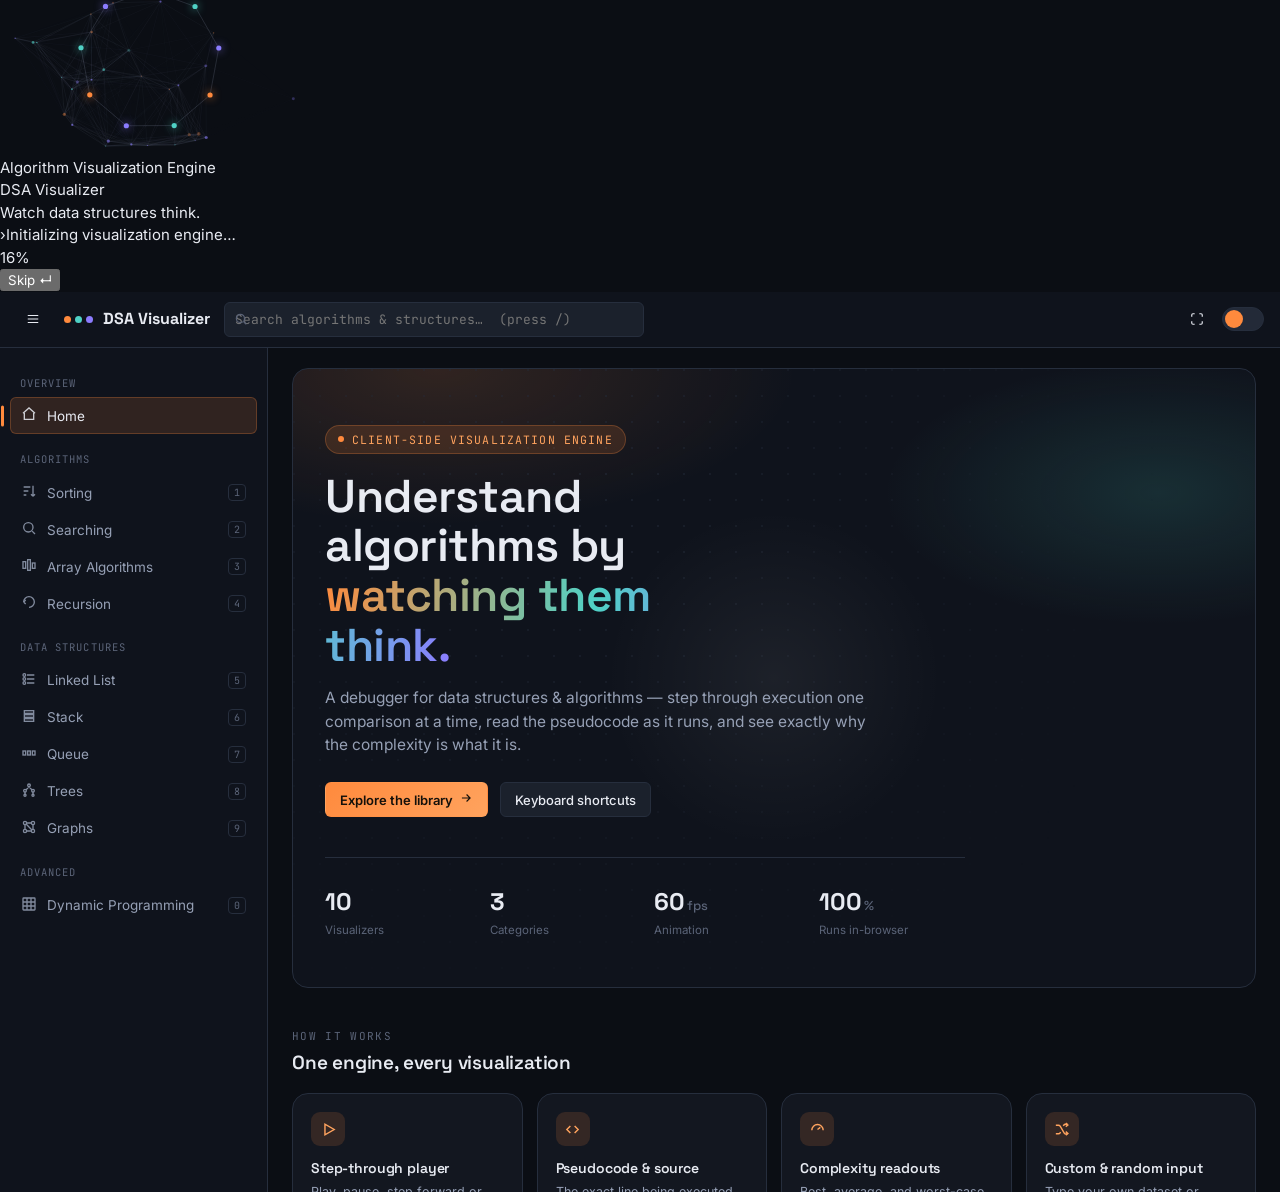
==== commit 636aa4a9: "Update landing.html" ====
--- a/landing.html
+++ b/landing.html
@@ -3,663 +3,97 @@
 <head>
 <meta charset="UTF-8">
 <meta name="viewport" content="width=device-width, initial-scale=1.0">
-<title>DSA Visualizer — Watch Every Algorithm Run Like a Debugger</title>
-<meta name="description" content="Step through sorting, searching, arrays, trees, graphs, dynamic programming and recursion the way a debugger steps through code — one breakpoint at a time. Built with vanilla HTML, CSS and JavaScript.">
+<title>DSA Visualizer — Interactive Algorithm & Data Structure Playground</title>
+<meta name="description" content="A modern, interactive Data Structures & Algorithms visualizer covering sorting, searching, arrays, linked lists, stacks, queues, trees, graphs, dynamic programming, and recursion — built with vanilla HTML, CSS, and JavaScript.">
 
 <link rel="preconnect" href="https://fonts.googleapis.com">
 <link rel="preconnect" href="https://fonts.gstatic.com" crossorigin>
-<link href="https://fonts.googleapis.com/css2?family=Space+Grotesk:wght@500;600;700&family=Inter:wght@400;500;600;700&family=JetBrains+Mono:wght@400;500;600&display=swap" rel="stylesheet">
+<link href="https://fonts.googleapis.com/css2?family=Space+Grotesk:wght@500;600;700&family=Inter:wght@400;500;600&family=JetBrains+Mono:wght@400;500;600&display=swap" rel="stylesheet">
 
-<style>
-/* ==========================================================================
-   DESIGN TOKENS — shares the app's "Debugger console" language:
-   amber = active/current step, teal = visited/settled, violet = structural.
-   These values are kept in lockstep with /css/style.css so the landing page
-   and the app never feel like two different products.
-   ========================================================================== */
-:root{
-  --font-display:'Space Grotesk','Sora',ui-sans-serif,system-ui,sans-serif;
-  --font-body:'Inter',ui-sans-serif,system-ui,sans-serif;
-  --font-mono:'JetBrains Mono','Fira Code',ui-monospace,SFMono-Regular,Menlo,monospace;
+<link rel="stylesheet" href="css/style.css">
+<link rel="stylesheet" href="css/layout.css">
+<link rel="stylesheet" href="css/components.css">
+<link rel="stylesheet" href="css/animations.css">
+<link rel="stylesheet" href="css/intro.css">
+<link rel="stylesheet" href="css/landing.css">
+</head>
+<body class="booting">
 
-  --bg:#0B0E14; --bg-elevated:#0F131C; --surface:#131720; --surface-2:#1B212C; --surface-3:#232A38;
-  --border:#262E3D; --border-strong:#333D50;
-  --text:#E8EBF2; --text-dim:#96A0B5; --text-faint:#5B6478;
+<!-- Cinematic boot intro — plays once per session, always skippable -->
+<div class="intro" id="splash" role="status" aria-label="Loading DSA Visualizer">
+  <canvas class="intro-canvas" aria-hidden="true"></canvas>
+  <div class="intro-vignette" aria-hidden="true"></div>
+  <div class="intro-grain" aria-hidden="true"></div>
+  <div class="intro-content">
+    <span class="intro-eyebrow"><span class="dot"></span>Algorithm Visualization Engine</span>
+    <div class="intro-wordmark">DSA Visualizer</div>
+    <div class="intro-tagline">Watch data structures think.</div>
+    <div class="intro-log" id="introLog" aria-hidden="true">
+      <span class="glyph">›</span><span class="txt"></span>
+    </div>
+    <div class="intro-progress-row">
+      <div class="intro-progress"><div class="intro-progress-bar" id="introBar"></div></div>
+      <span class="intro-progress-pct" id="introPct">0%</span>
+    </div>
+    <p class="visually-hidden" aria-live="polite" id="introAnnounce"></p>
+  </div>
+  <button class="intro-skip" type="button">Skip <span aria-hidden="true">↵</span></button>
+</div>
 
-  --accent:#FF8A3D; --accent-strong:#FFA35E; --accent-soft:rgba(255,138,61,.14);
-  --accent-2:#4FD1C5; --accent-2-soft:rgba(79,209,197,.14);
-  --accent-3:#8C7CFF; --accent-3-soft:rgba(140,124,255,.14);
-  --success:#5FD97A; --danger:#FF5C6C;
+<div class="app-shell">
 
-  --radius-sm:6px; --radius-md:10px; --radius-lg:16px;
-  --shadow-2:0 10px 30px rgba(0,0,0,.45);
-  color-scheme: dark;
-}
-[data-theme="light"]{
-  --bg:#F3F4F7; --bg-elevated:#FFFFFF; --surface:#FFFFFF; --surface-2:#F0F1F5; --surface-3:#E7E9F0;
-  --border:#DEE1E9; --border-strong:#C9CDDA;
-  --text:#1B1F2A; --text-dim:#565E70; --text-faint:#8991A3;
-  --accent:#DD6A22; --accent-strong:#C85A17; --accent-soft:rgba(221,106,34,.10);
-  --accent-2:#0E9C90; --accent-2-soft:rgba(14,156,144,.10);
-  --accent-3:#6C5CE7; --accent-3-soft:rgba(108,92,231,.10);
-  --success:#1E9E4A; --danger:#D6394A;
-  color-scheme: light;
-}
+  <!-- Topbar -->
+  <header class="topbar">
+    <button class="btn btn-icon btn-ghost menu-toggle" id="menuToggle" aria-label="Toggle navigation menu">
+      <svg viewBox="0 0 24 24" fill="none" stroke="currentColor" stroke-width="2" width="18" height="18"><path d="M3 6h18M3 12h18M3 18h18"/></svg>
+    </button>
+    <div class="brand">
+      <span class="dot-rail"><span></span><span></span><span></span></span>
+      DSA Visualizer
+    </div>
+    <div class="topbar-search">
+      <svg viewBox="0 0 24 24" fill="none" stroke="currentColor" stroke-width="2"><circle cx="11" cy="11" r="7"/><path d="M21 21l-4.3-4.3"/></svg>
+      <input type="text" id="topSearch" placeholder="Search algorithms & structures…  (press /)" aria-label="Search algorithms">
+    </div>
+    <div class="topbar-actions">
+      <button class="btn btn-icon btn-ghost" id="fullscreenBtn" title="Fullscreen visualization" aria-label="Fullscreen visualization">
+        <svg viewBox="0 0 24 24" fill="none" stroke="currentColor" stroke-width="2" width="16" height="16"><path d="M8 3H5a2 2 0 0 0-2 2v3M21 8V5a2 2 0 0 0-2-2h-3M3 16v3a2 2 0 0 0 2 2h3M16 21h3a2 2 0 0 0 2-2v-3"/></svg>
+      </button>
+      <div class="switch" id="themeSwitch" title="Toggle dark / light theme" role="button" aria-label="Toggle theme"><div class="knob"></div></div>
+    </div>
+  </header>
 
-*,*::before,*::after{ box-sizing:border-box; }
-html{ scroll-behavior:smooth; }
-body{
-  margin:0; background:var(--bg); color:var(--text);
-  font-family:var(--font-body); line-height:1.6; -webkit-font-smoothing:antialiased;
-  overflow-x:hidden;
-}
-h1,h2,h3,h4{ font-family:var(--font-display); color:var(--text); margin:0 0 .5em; letter-spacing:-.01em; }
-p{ color:var(--text-dim); margin:0 0 1em; }
-a{ color:inherit; text-decoration:none; }
-.mono{ font-family:var(--font-mono); }
-img,svg{ display:block; max-width:100%; }
-.container{ max-width:1180px; margin:0 auto; padding:0 24px; }
-section{ position:relative; padding:120px 0; }
-@media (max-width:768px){ section{ padding:72px 0; } }
+  <!-- Sidebar -->
+  <nav class="sidebar" id="sidebar" aria-label="Primary navigation"></nav>
+  <div class="sidebar-scrim" id="sidebarScrim"></div>
 
-::selection{ background:var(--accent-soft); color:var(--text); }
-:focus-visible{ outline:2px solid var(--accent); outline-offset:2px; }
-@media (prefers-reduced-motion: reduce){
-  *{ animation-duration:.001ms !important; animation-iteration-count:1 !important; transition-duration:.001ms !important; scroll-behavior:auto !important; }
-}
+  <!-- Main content -->
+  <main class="main" id="main">
+    <section class="view active" id="view-home"></section>
+  </main>
 
-.eyebrow{
-  display:inline-flex; align-items:center; gap:8px; font-family:var(--font-mono); font-size:12px;
-  letter-spacing:.08em; text-transform:uppercase; color:var(--accent-2); background:var(--accent-2-soft);
-  border:1px solid rgba(79,209,197,.25); padding:6px 12px; border-radius:999px; margin-bottom:18px;
-}
-.eyebrow::before{ content:''; width:6px; height:6px; border-radius:50%; background:var(--accent-2); box-shadow:0 0 8px var(--accent-2); }
+</div>
 
-.btn{
-  display:inline-flex; align-items:center; justify-content:center; gap:8px;
-  padding:13px 24px; border-radius:var(--radius-md); font-family:var(--font-body); font-weight:600; font-size:14.5px;
-  border:1px solid var(--border-strong); cursor:pointer; position:relative; overflow:hidden;
-  transition:transform .25s cubic-bezier(.2,.8,.2,1), border-color .25s, box-shadow .25s, background .25s;
-  white-space:nowrap;
-}
-.btn:active{ transform:scale(.97); }
-.btn-primary{ background:linear-gradient(135deg,var(--accent),var(--accent-strong)); color:#0B0E14; border-color:transparent; box-shadow:0 8px 24px rgba(255,138,61,.28); }
-.btn-primary:hover{ transform:translateY(-2px); box-shadow:0 12px 32px rgba(255,138,61,.4); }
-.btn-ghost{ background:var(--surface); color:var(--text); }
-.btn-ghost:hover{ border-color:var(--accent-2); color:var(--accent-2); transform:translateY(-2px); }
-.btn-ripple{ position:absolute; border-radius:50%; background:rgba(255,255,255,.35); transform:scale(0); animation:ripple .6s ease-out; pointer-events:none; }
-@keyframes ripple{ to{ transform:scale(3); opacity:0; } }
+<div class="toast-stack" id="toastStack" aria-live="polite"></div>
 
-/* ---------------- NAV ---------------- */
-.nav{
-  position:fixed; top:0; left:0; right:0; z-index:200;
-  display:flex; align-items:center; justify-content:space-between;
-  padding:14px 32px; backdrop-filter:blur(16px) saturate(140%);
-  background:rgba(11,14,20,.7); border-bottom:1px solid var(--border);
-  transition:background .3s, border-color .3s;
-}
-[data-theme="light"] .nav{ background:rgba(255,255,255,.75); }
-.brand{ display:flex; align-items:center; gap:10px; font-family:var(--font-display); font-weight:700; font-size:17px; }
-.brand .rail{ display:flex; gap:3px; }
-.brand .rail span{ width:5px; height:5px; border-radius:50%; background:var(--accent); animation:railPulse 1.8s ease-in-out infinite; }
-.brand .rail span:nth-child(2){ background:var(--accent-2); animation-delay:.2s; }
-.brand .rail span:nth-child(3){ background:var(--accent-3); animation-delay:.4s; }
-@keyframes railPulse{ 0%,100%{ opacity:.35; transform:scale(.85);} 50%{ opacity:1; transform:scale(1.15);} }
+<!-- Core utilities (order matters: utils/workspace before modules, modules before main) -->
+<script src="js/utils.js"></script>
+<script src="js/intro.js"></script>
+<script src="js/workspace.js"></script>
 
-.nav-links{ display:flex; align-items:center; gap:30px; font-size:14.5px; font-weight:500; color:var(--text-dim); }
-.nav-links a{ position:relative; padding:4px 0; transition:color .2s; }
-.nav-links a::after{ content:''; position:absolute; left:0; bottom:-3px; width:0; height:2px; background:var(--accent); transition:width .25s; }
-.nav-links a:hover{ color:var(--text); }
-.nav-links a:hover::after{ width:100%; }
+<!-- Algorithm & data-structure modules -->
+<script src="js/sorting.js"></script>
+<script src="js/searching.js"></script>
+<script src="js/array.js" ></script>
+<script src="js/recursion.js"></script>
+<script src="js/linkedlist.js"></script>
+<script src="js/stack.js"></script>
+<script src="js/queue.js"></script>
+<script src="js/tree.js"></script>
+<script src="js/graph.js"></script>
+<script src="js/dp.js"></script>
 
-.nav-actions{ display:flex; align-items:center; gap:14px; }
-.theme-switch{ width:42px; height:24px; border-radius:999px; background:var(--surface-3); border:1px solid var(--border-strong); position:relative; cursor:pointer; }
-.theme-switch .knob{ position:absolute; top:2px; left:2px; width:18px; height:18px; border-radius:50%; background:var(--accent); transition:transform .3s cubic-bezier(.2,.8,.2,1); }
-[data-theme="light"] .theme-switch .knob{ transform:translateX(18px); }
-.nav-toggle{ display:none; background:none; border:1px solid var(--border-strong); border-radius:8px; width:38px; height:38px; align-items:center; justify-content:center; color:var(--text); cursor:pointer; }
-
-@media (max-width:900px){
-  .nav-links{ position:fixed; top:64px; left:0; right:0; flex-direction:column; align-items:flex-start; gap:0;
-    background:var(--bg-elevated); border-bottom:1px solid var(--border); padding:8px 32px 20px;
-    transform:translateY(-130%); transition:transform .35s cubic-bezier(.2,.8,.2,1); }
-  .nav-links.open{ transform:translateY(0); }
-  .nav-links a{ padding:12px 0; width:100%; border-bottom:1px solid var(--border); }
-  .nav-actions .btn-ghost.gh-only{ display:none; }
-  .nav-toggle{ display:flex; }
-}
-
-/* ---------------- HERO ---------------- */
-.hero{ padding:180px 0 120px; position:relative; overflow:hidden; }
-.hero-bg{ position:absolute; inset:0; z-index:0; overflow:hidden; }
-.hero-bg canvas{ position:absolute; inset:0; width:100%; height:100%; }
-.mesh{ position:absolute; width:900px; height:900px; border-radius:50%; filter:blur(120px); opacity:.35; }
-.mesh-1{ background:var(--accent); top:-380px; left:-280px; animation:drift1 22s ease-in-out infinite; }
-.mesh-2{ background:var(--accent-3); bottom:-420px; right:-260px; animation:drift2 26s ease-in-out infinite; }
-.mesh-3{ background:var(--accent-2); top:30%; left:45%; opacity:.18; animation:drift1 30s ease-in-out infinite reverse; }
-@keyframes drift1{ 0%,100%{ transform:translate(0,0) scale(1);} 50%{ transform:translate(60px,40px) scale(1.08);} }
-@keyframes drift2{ 0%,100%{ transform:translate(0,0) scale(1);} 50%{ transform:translate(-50px,-30px) scale(1.1);} }
-
-.hero-grid{ position:relative; z-index:2; display:grid; grid-template-columns:1.05fr .95fr; gap:60px; align-items:center; }
-@media (max-width:980px){ .hero-grid{ grid-template-columns:1fr; text-align:center; } .hero-illustration{ margin:0 auto; } }
-
-.hero h1{ font-size:clamp(2.4rem,4.6vw,3.6rem); line-height:1.08; margin-bottom:22px; }
-.hero h1 .grad{ background:linear-gradient(100deg,var(--accent),var(--accent-3) 60%,var(--accent-2)); -webkit-background-clip:text; background-clip:text; color:transparent; background-size:200% auto; animation:gradShift 6s linear infinite; }
-@keyframes gradShift{ to{ background-position:200% center; } }
-.hero p.lead{ font-size:17.5px; max-width:520px; margin-bottom:34px; }
-@media (max-width:980px){ .hero p.lead{ margin-left:auto; margin-right:auto; } }
-.hero-actions{ display:flex; gap:16px; flex-wrap:wrap; }
-@media (max-width:980px){ .hero-actions{ justify-content:center; } }
-
-/* hero right: debugger panel illustration */
-.hero-illustration{ position:relative; width:100%; max-width:460px; }
-.panel{
-  background:var(--surface); border:1px solid var(--border); border-radius:var(--radius-lg);
-  box-shadow:var(--shadow-2); overflow:hidden; animation:floatY 6s ease-in-out infinite;
-}
-@keyframes floatY{ 0%,100%{ transform:translateY(0);} 50%{ transform:translateY(-14px);} }
-.panel-head{ display:flex; align-items:center; gap:8px; padding:12px 16px; border-bottom:1px solid var(--border); background:var(--surface-2); }
-.panel-head span{ width:9px; height:9px; border-radius:50%; }
-.panel-head span:nth-child(1){ background:var(--danger); }
-.panel-head span:nth-child(2){ background:var(--accent); }
-.panel-head span:nth-child(3){ background:var(--success); }
-.panel-head .file{ margin-left:10px; font-family:var(--font-mono); font-size:12px; color:var(--text-faint); }
-
-.panel-body{ padding:20px 20px 24px; }
-.bars-viz{ display:flex; align-items:flex-end; gap:6px; height:110px; margin-bottom:18px; }
-.bars-viz i{ flex:1; border-radius:4px 4px 0 0; background:var(--surface-3); animation:barMove 3.6s ease-in-out infinite; }
-.bars-viz i:nth-child(1){ height:40%; animation-delay:0s; }
-.bars-viz i:nth-child(2){ height:75%; background:var(--accent); animation-delay:.15s; box-shadow:0 0 14px var(--accent-soft); }
-.bars-viz i:nth-child(3){ height:55%; animation-delay:.3s; }
-.bars-viz i:nth-child(4){ height:90%; animation-delay:.45s; }
-.bars-viz i:nth-child(5){ height:30%; background:var(--accent-2); animation-delay:.6s; }
-.bars-viz i:nth-child(6){ height:65%; animation-delay:.75s; }
-.bars-viz i:nth-child(7){ height:48%; animation-delay:.9s; }
-.bars-viz i:nth-child(8){ height:82%; animation-delay:1.05s; }
-@keyframes barMove{ 0%,100%{ transform:scaleY(1);} 50%{ transform:scaleY(1.25);} }
-
-.code-line{ font-family:var(--font-mono); font-size:12.5px; color:var(--text-faint); display:flex; gap:10px; padding:3px 0; border-left:2px solid transparent; padding-left:10px; }
-.code-line.active{ color:var(--text); border-left-color:var(--accent); background:var(--accent-soft); border-radius:0 4px 4px 0; }
-.code-line .ln{ color:var(--text-faint); width:14px; }
-
-.badge-float{
-  position:absolute; display:flex; align-items:center; gap:6px; padding:8px 12px; border-radius:999px;
-  background:var(--bg-elevated); border:1px solid var(--border-strong); font-family:var(--font-mono); font-size:12px;
-  box-shadow:var(--shadow-2); animation:floatY 5s ease-in-out infinite;
-}
-.badge-1{ top:-18px; right:-10px; color:var(--accent-2); animation-delay:.4s; }
-.badge-2{ bottom:10px; left:-30px; color:var(--accent-3); animation-delay:1s; }
-@media (max-width:560px){ .badge-1{ right:6px; } .badge-2{ left:6px; } }
-
-.scroll-cue{ position:absolute; bottom:36px; left:50%; transform:translateX(-50%); display:flex; flex-direction:column; align-items:center; gap:8px; color:var(--text-faint); font-family:var(--font-mono); font-size:11px; z-index:2; }
-.scroll-cue .mouse{ width:22px; height:34px; border:1.5px solid var(--border-strong); border-radius:12px; display:flex; justify-content:center; padding-top:6px; }
-.scroll-cue .mouse i{ width:3px; height:6px; background:var(--accent); border-radius:2px; animation:scrollDot 1.8s ease-in-out infinite; }
-@keyframes scrollDot{ 0%{ opacity:1; transform:translateY(0);} 70%{opacity:0;} 100%{ opacity:0; transform:translateY(10px);} }
-
-/* ---------------- REVEAL ---------------- */
-.reveal{ opacity:0; transform:translateY(28px); transition:opacity .7s cubic-bezier(.2,.8,.2,1), transform .7s cubic-bezier(.2,.8,.2,1); }
-.reveal.in{ opacity:1; transform:translateY(0); }
-
-/* ---------------- SECTION HEAD ---------------- */
-.section-head{ max-width:640px; margin:0 auto 56px; text-align:center; }
-.section-head h2{ font-size:clamp(1.8rem,3vw,2.4rem); }
-.section-head p{ font-size:16px; }
-
-/* ---------------- FEATURES ---------------- */
-.features-grid{ display:grid; grid-template-columns:repeat(3,1fr); gap:20px; }
-@media (max-width:980px){ .features-grid{ grid-template-columns:repeat(2,1fr); } }
-@media (max-width:560px){ .features-grid{ grid-template-columns:1fr; } }
-.f-card{
-  background:var(--surface); border:1px solid var(--border); border-radius:var(--radius-lg); padding:26px 22px;
-  transition:transform .3s cubic-bezier(.2,.8,.2,1), border-color .3s, box-shadow .3s;
-  position:relative; overflow:hidden;
-}
-.f-card::before{ content:''; position:absolute; inset:0; background:radial-gradient(400px circle at var(--mx,50%) var(--my,0%), var(--accent-soft), transparent 60%); opacity:0; transition:opacity .35s; }
-.f-card:hover{ transform:translateY(-6px); border-color:var(--border-strong); box-shadow:var(--shadow-2); }
-.f-card:hover::before{ opacity:1; }
-.f-icon{ width:42px; height:42px; border-radius:10px; display:flex; align-items:center; justify-content:center; margin-bottom:16px; background:var(--accent-soft); color:var(--accent); }
-.f-card h3{ font-size:16.5px; margin-bottom:6px; }
-.f-card p{ font-size:13.5px; margin:0; }
-
-/* ---------------- STATS ---------------- */
-.stats{ background:var(--bg-elevated); border-top:1px solid var(--border); border-bottom:1px solid var(--border); }
-.stats-grid{ display:grid; grid-template-columns:repeat(4,1fr); gap:20px; text-align:center; }
-@media (max-width:700px){ .stats-grid{ grid-template-columns:repeat(2,1fr); gap:36px 20px; } }
-.stat h3{ font-size:clamp(2rem,4vw,2.8rem); font-family:var(--font-mono); color:var(--accent-2); margin-bottom:4px; }
-.stat p{ font-size:13.5px; text-transform:uppercase; letter-spacing:.06em; color:var(--text-faint); margin:0; }
-
-/* ---------------- HOW IT WORKS ---------------- */
-.steps{ display:grid; grid-template-columns:repeat(3,1fr); gap:32px; position:relative; }
-@media (max-width:820px){ .steps{ grid-template-columns:1fr; } }
-.step{ text-align:center; position:relative; }
-.step-num{ width:56px; height:56px; margin:0 auto 20px; border-radius:16px; display:flex; align-items:center; justify-content:center; font-family:var(--font-mono); font-weight:600; font-size:15px; background:var(--surface); border:1px solid var(--border-strong); color:var(--accent); }
-.step h3{ font-size:17px; }
-.step p{ font-size:13.5px; max-width:260px; margin:0 auto; }
-.step-arrow{ position:absolute; top:28px; right:-40px; color:var(--border-strong); }
-@media (max-width:820px){ .step-arrow{ display:none; } }
-
-/* ---------------- WHY ---------------- */
-.why-grid{ display:grid; grid-template-columns:repeat(3,1fr); gap:20px; }
-@media (max-width:900px){ .why-grid{ grid-template-columns:repeat(2,1fr); } }
-@media (max-width:560px){ .why-grid{ grid-template-columns:1fr; } }
-.why-card{ display:flex; gap:14px; padding:22px; border:1px solid var(--border); border-radius:var(--radius-md); background:var(--surface); transition:border-color .3s, transform .3s; }
-.why-card:hover{ border-color:var(--accent-2); transform:translateY(-3px); }
-.why-icon{ flex-shrink:0; width:38px; height:38px; border-radius:9px; background:var(--accent-2-soft); color:var(--accent-2); display:flex; align-items:center; justify-content:center; }
-.why-card h3{ font-size:15px; margin-bottom:4px; }
-.why-card p{ font-size:13px; margin:0; }
-
-/* ---------------- ALGORITHM CAROUSEL ---------------- */
-.carousel-wrap{ overflow:hidden; position:relative; mask-image:linear-gradient(90deg,transparent,#000 6%,#000 94%,transparent); }
-.carousel-track{ display:flex; gap:18px; width:max-content; animation:scrollX 34s linear infinite; }
-.carousel-wrap:hover .carousel-track{ animation-play-state:paused; }
-@keyframes scrollX{ from{ transform:translateX(0);} to{ transform:translateX(-50%);} }
-.algo-card{ width:200px; flex-shrink:0; background:var(--surface); border:1px solid var(--border); border-radius:var(--radius-md); padding:18px; }
-.algo-card h4{ font-size:13.5px; margin-bottom:12px; display:flex; align-items:center; justify-content:space-between; }
-.algo-card .tag{ font-family:var(--font-mono); font-size:10px; color:var(--accent-2); background:var(--accent-2-soft); padding:2px 7px; border-radius:6px; }
-.mini-bars{ display:flex; align-items:flex-end; gap:3px; height:46px; }
-.mini-bars i{ flex:1; background:var(--surface-3); border-radius:2px 2px 0 0; animation:barMove 2.4s ease-in-out infinite; }
-.mini-bars i:nth-child(odd){ background:var(--accent); }
-.mini-bars i:nth-child(3n){ background:var(--accent-3); }
-.mini-dots{ display:flex; gap:8px; align-items:center; justify-content:center; height:46px; }
-.mini-dots i{ width:9px; height:9px; border-radius:50%; background:var(--surface-3); animation:dotPulse 1.6s ease-in-out infinite; }
-.mini-dots i:nth-child(2n){ background:var(--accent-2); animation-delay:.3s; }
-@keyframes dotPulse{ 0%,100%{ transform:scale(1); opacity:.6;} 50%{ transform:scale(1.3); opacity:1;} }
-
-/* ---------------- QUOTES ---------------- */
-.quotes-grid{ display:grid; grid-template-columns:repeat(3,1fr); gap:24px; }
-@media (max-width:900px){ .quotes-grid{ grid-template-columns:1fr; } }
-.quote-card{ padding:28px; border-radius:var(--radius-lg); background:var(--surface); border:1px solid var(--border); position:relative; }
-.quote-card::before{ content:'"'; font-family:var(--font-display); font-size:60px; color:var(--accent-soft); position:absolute; top:6px; left:16px; line-height:1; }
-.quote-card p{ font-size:15.5px; color:var(--text); font-style:italic; position:relative; z-index:1; margin-bottom:0; }
-
-/* ---------------- CTA ---------------- */
-.cta{ text-align:center; }
-.cta-box{ position:relative; padding:80px 40px; border-radius:28px; overflow:hidden; background:var(--surface); border:1px solid var(--border); }
-.cta-box .mesh{ opacity:.3; }
-.cta-box h2{ position:relative; z-index:2; font-size:clamp(1.8rem,3.6vw,2.6rem); }
-.cta-box p{ position:relative; z-index:2; max-width:480px; margin:0 auto 30px; }
-.cta-actions{ position:relative; z-index:2; display:flex; gap:16px; justify-content:center; flex-wrap:wrap; }
-
-/* ---------------- FOOTER ---------------- */
-footer{ border-top:1px solid var(--border); padding:56px 0 30px; }
-.footer-grid{ display:flex; justify-content:space-between; flex-wrap:wrap; gap:36px; margin-bottom:36px; }
-.footer-links{ display:flex; gap:48px; flex-wrap:wrap; }
-.footer-col h4{ font-size:12px; text-transform:uppercase; letter-spacing:.08em; color:var(--text-faint); margin-bottom:14px; }
-.footer-col a{ display:block; font-size:13.5px; color:var(--text-dim); margin-bottom:10px; transition:color .2s; }
-.footer-col a:hover{ color:var(--accent-2); }
-.footer-bottom{ display:flex; justify-content:space-between; align-items:center; flex-wrap:wrap; gap:12px; border-top:1px solid var(--border); padding-top:24px; font-size:12.5px; color:var(--text-faint); }
-</style>
-</head>
-<body>
-
-<!-- ============ NAV ============ -->
-<header class="nav">
-  <a href="#top" class="brand">
-    <span class="rail"><span></span><span></span><span></span></span>
-    DSA Visualizer
-  </a>
-  <nav class="nav-links" id="navLinks">
-    <a href="#top">Home</a>
-    <a href="#algorithms">Algorithms</a>
-    <a href="#features">Features</a>
-    <a href="README.md">Documentation</a>
-    <a href="#why">About</a>
-    <a href="#" class="gh-only">GitHub</a>
-  </nav>
-  <div class="nav-actions">
-    <div class="theme-switch" id="themeSwitch" role="button" aria-label="Toggle theme"><div class="knob"></div></div>
-    <a href="#" class="btn btn-ghost gh-only" style="padding:9px 16px;">
-      <svg width="15" height="15" viewBox="0 0 24 24" fill="currentColor"><path d="M12 .3a12 12 0 0 0-3.79 23.4c.6.1.82-.26.82-.58v-2c-3.34.73-4.04-1.6-4.04-1.6-.55-1.4-1.34-1.76-1.34-1.76-1.1-.75.08-.73.08-.73 1.2.09 1.84 1.24 1.84 1.24 1.08 1.84 2.83 1.31 3.52 1 .1-.78.42-1.31.76-1.6-2.67-.3-5.47-1.33-5.47-5.93 0-1.31.47-2.38 1.24-3.22-.13-.3-.54-1.52.12-3.18 0 0 1-.32 3.3 1.23a11.5 11.5 0 0 1 6 0c2.28-1.55 3.29-1.23 3.29-1.23.66 1.66.25 2.88.12 3.18.77.84 1.23 1.91 1.23 3.22 0 4.61-2.8 5.63-5.48 5.92.43.37.81 1.1.81 2.22v3.29c0 .32.22.69.83.58A12 12 0 0 0 12 .3Z"/></svg>
-      GitHub
-    </a>
-    <a href="index.html" class="btn btn-primary" style="padding:9px 18px;">Get Started</a>
-    <button class="nav-toggle" id="navToggle" aria-label="Toggle menu">
-      <svg width="18" height="18" viewBox="0 0 24 24" fill="none" stroke="currentColor" stroke-width="2"><path d="M3 6h18M3 12h18M3 18h18"/></svg>
-    </button>
-  </div>
-</header>
-
-<!-- ============ HERO ============ -->
-<section class="hero" id="top">
-  <div class="hero-bg">
-    <canvas id="particles"></canvas>
-    <div class="mesh mesh-1"></div>
-    <div class="mesh mesh-2"></div>
-    <div class="mesh mesh-3"></div>
-  </div>
-
-  <div class="container hero-grid">
-    <div>
-      <span class="eyebrow">Step-through visual debugger for DSA</span>
-      <h1>Master Data Structures &amp; Algorithms <span class="grad">Through Interactive Visualization</span></h1>
-      <p class="lead">Understand complex algorithms with beautiful animations, real-time execution, and step-by-step explanations — like watching a debugger step through your favorite algorithm, one breakpoint at a time.</p>
-      <div class="hero-actions">
-        <a href="index.html" class="btn btn-primary">▶ Start Visualizing</a>
-        <a href="#algorithms" class="btn btn-ghost">📚 Explore Algorithms</a>
-      </div>
-    </div>
-
-    <div class="hero-illustration">
-      <div class="badge-float badge-1">O(n log n)</div>
-      <div class="badge-float badge-2">◆ visited: 12</div>
-      <div class="panel">
-        <div class="panel-head">
-          <span></span><span></span><span></span>
-          <span class="file">merge_sort.js — running</span>
-        </div>
-        <div class="panel-body">
-          <div class="bars-viz" aria-hidden="true">
-            <i></i><i></i><i></i><i></i><i></i><i></i><i></i><i></i>
-          </div>
-          <div class="code-line"><span class="ln">04</span><span>function merge(left, right) {</span></div>
-          <div class="code-line active"><span class="ln">05</span><span>&nbsp;&nbsp;while (i &lt; left.length) {</span></div>
-          <div class="code-line"><span class="ln">06</span><span>&nbsp;&nbsp;&nbsp;&nbsp;compare(left[i], right[j])</span></div>
-        </div>
-      </div>
-    </div>
-  </div>
-
-  <div class="scroll-cue"><div class="mouse"><i></i></div>SCROLL</div>
-</section>
-
-<!-- ============ FEATURES ============ -->
-<section id="features">
-  <div class="container">
-    <div class="section-head reveal">
-      <span class="eyebrow">Coverage</span>
-      <h2>Every core topic, one consistent visual language</h2>
-      <p>Ten visualization modules, all animated with the same breakpoint-driven logic and the same blue/amber comparison coloring — so once you learn to read one, you can read them all.</p>
-    </div>
-    <div class="features-grid" id="featuresGrid">
-      <!-- cards injected by JS from data below -->
-    </div>
-  </div>
-</section>
-
-<!-- ============ STATS ============ -->
-<section class="stats">
-  <div class="container">
-    <div class="stats-grid">
-      <div class="stat reveal"><h3 data-count="40">0</h3><p>Algorithms &amp; Techniques</p></div>
-      <div class="stat reveal"><h3 data-count="10">0</h3><p>Visualization Modules</p></div>
-      <div class="stat reveal"><h3 data-count="25">0</h3><p>Interactive Controls</p></div>
-      <div class="stat reveal"><h3 data-count="50">0</h3><p>Educational Breakpoints</p></div>
-    </div>
-  </div>
-</section>
-
-<!-- ============ HOW IT WORKS ============ -->
-<section>
-  <div class="container">
-    <div class="section-head reveal">
-      <span class="eyebrow">Workflow</span>
-      <h2>How it works</h2>
-      <p>Three steps between you and real algorithmic intuition.</p>
-    </div>
-    <div class="steps">
-      <div class="step reveal">
-        <div class="step-num">01</div>
-        <h3>Choose an algorithm</h3>
-        <p>Pick from sorting, searching, trees, graphs, DP, recursion and more in the sidebar.</p>
-        <svg class="step-arrow" width="40" height="16" viewBox="0 0 40 16" fill="none"><path d="M0 8h34M28 2l6 6-6 6" stroke="currentColor" stroke-width="1.6"/></svg>
-      </div>
-      <div class="step reveal">
-        <div class="step-num">02</div>
-        <h3>Visualize the run</h3>
-        <p>Step forward, step back, or press play — every comparison and swap is shown live in color.</p>
-        <svg class="step-arrow" width="40" height="16" viewBox="0 0 40 16" fill="none"><path d="M0 8h34M28 2l6 6-6 6" stroke="currentColor" stroke-width="1.6"/></svg>
-      </div>
-      <div class="step reveal">
-        <div class="step-num">03</div>
-        <h3>Learn by watching</h3>
-        <p>Read the synced explanation and complexity notes as the algorithm executes.</p>
-      </div>
-    </div>
-  </div>
-</section>
-
-<!-- ============ WHY CHOOSE ============ -->
-<section id="why">
-  <div class="container">
-    <div class="section-head reveal">
-      <span class="eyebrow">Why this project</span>
-      <h2>Built to build real intuition</h2>
-    </div>
-    <div class="why-grid" id="whyGrid"></div>
-  </div>
-</section>
-
-<!-- ============ ALGORITHM PREVIEW ============ -->
-<section id="algorithms">
-  <div class="container">
-    <div class="section-head reveal">
-      <span class="eyebrow">Preview</span>
-      <h2>See it before you run it</h2>
-      <p>A rolling preview of the algorithms waiting inside the visualizer.</p>
-    </div>
-  </div>
-  <div class="carousel-wrap reveal">
-    <div class="carousel-track" id="carouselTrack"></div>
-  </div>
-</section>
-
-<!-- ============ QUOTES ============ -->
-<section>
-  <div class="container">
-    <div class="section-head reveal">
-      <span class="eyebrow">Philosophy</span>
-      <h2>Why visualization works</h2>
-    </div>
-    <div class="quotes-grid">
-      <div class="quote-card reveal"><p>Visualization makes algorithms easier to understand — you see the "why," not just the "what."</p></div>
-      <div class="quote-card reveal"><p>Learn by watching every operation happen, one breakpoint at a time.</p></div>
-      <div class="quote-card reveal"><p>Build intuition instead of memorizing pseudocode you'll forget in a week.</p></div>
-    </div>
-  </div>
-</section>
-
-<!-- ============ CTA ============ -->
-<section class="cta">
-  <div class="container">
-    <div class="cta-box reveal">
-      <div class="mesh mesh-1" style="width:500px;height:500px;top:-200px;left:-160px;"></div>
-      <div class="mesh mesh-2" style="width:500px;height:500px;bottom:-220px;right:-140px;"></div>
-      <h2>Ready to explore algorithms?</h2>
-      <p>No sign-up, no install — open the visualizer and start stepping through your first algorithm right now.</p>
-      <div class="cta-actions">
-        <a href="index.html" class="btn btn-primary">Launch Visualizer</a>
-        <a href="#" class="btn btn-ghost">View Source Code</a>
-      </div>
-    </div>
-  </div>
-</section>
-
-<!-- ============ FOOTER ============ -->
-<footer>
-  <div class="container">
-    <div class="footer-grid">
-      <div>
-        <a href="#top" class="brand" style="margin-bottom:10px;">
-          <span class="rail"><span></span><span></span><span></span></span>
-          DSA Visualizer
-        </a>
-        <p style="max-width:260px; font-size:13px;">An interactive playground for learning data structures and algorithms, built with vanilla HTML, CSS and JavaScript.</p>
-      </div>
-      <div class="footer-links">
-        <div class="footer-col">
-          <h4>Project</h4>
-          <a href="#">GitHub</a>
-          <a href="README.md">Documentation</a>
-          <a href="#algorithms">Algorithms</a>
-        </div>
-        <div class="footer-col">
-          <h4>More</h4>
-          <a href="#why">About</a>
-          <a href="README.md">License</a>
-          <a href="index.html">Launch app</a>
-        </div>
-      </div>
-    </div>
-    <div class="footer-bottom">
-      <span>© <span id="year"></span> DSA Visualizer. Built with HTML, CSS &amp; JavaScript.</span>
-      <span class="mono">v1.0.0</span>
-    </div>
-  </div>
-</footer>
-
-<script>
-/* ---------- data ---------- */
-/* Mirrors the actual modules shipped in /js — kept in this order so the
-   cards read the same way the app's sidebar groups them. */
-const FEATURES = [
-  ["Sorting","Bubble, selection, insertion, merge, quick, heap, shell and counting sort — watch every comparison resolve in blue vs amber.","M3 17h4v4H3zM10 12h4v9h-4zM17 6h4v15h-4z"],
-  ["Searching","Linear and binary search with live pointer tracking and directional comparison coloring.","M11 4a7 7 0 1 0 0 14 7 7 0 0 0 0-14zM21 21l-4.35-4.35"],
-  ["Array Algorithms","Two-pointer and sliding-window patterns: Two Sum, Kadane's, longest substring and more.","M3 12h18M7 8l-4 4 4 4M17 8l4 4-4 4"],
-  ["Graphs","BFS, DFS, Dijkstra, Prim, Kruskal, topological sort, cycle detection and connected components.","M6 6h.01M18 6h.01M6 18h.01M18 18h.01M12 12h.01M6 6l6 6m0 0l6 6m-6-6l6-6m-6 6l-6 6"],
-  ["Trees","Binary search trees, self-balancing AVL rotations, and max-heaps, growing branch by branch.","M12 3v6M12 9l-5 5M12 9l5 5M4 20h5M9 20v-6M15 20h5M15 20v-6"],
-  ["Dynamic Programming","Fibonacci, knapsack, LCS, LIS, coin change and matrix chain multiplication — tables fill cell by cell.","M4 4h16v16H4zM4 10h16M10 4v16"],
-  ["Recursion","Factorial, Tower of Hanoi, recursive binary search and merge-sort call trees, rendered live.","M12 4v16M12 4l-4 4M12 4l4 4M8 20l4-4M16 20l-4-4"],
-  ["Linked Lists","Singly, doubly and circular structures with animated pointers for insert, delete, reverse and search.","M4 12h4m0 0h4m0 0h4m0 0h4M8 8v8M16 8v8"],
-  ["Stacks &amp; Queues","Push/pop, parentheses matching, next-greater-element, circular queues, deques and priority queues.","M4 6h16M4 12h16M4 18h16"]
-];
-const WHY = [
-  ["Interactive Learning","Drive the pace yourself — pause, rewind, and replay any step.","M13 2 3 14h7l-1 8 10-12h-7l1-8z"],
-  ["Real-time Animation","Every operation renders live, synced to the algorithm's actual state.","M12 5v14M5 12l7-7 7 7"],
-  ["Complexity Analysis","Big-O notes shown alongside the run so cost is never a guess.","M4 4h16v16H4zM4 10h16M10 4v16"],
-  ["Step-by-step Execution","Breakpoint-style controls make every line of logic inspectable.","M6 4l12 8-12 8V4z"],
-  ["Professional UI","A clean, IDE-inspired interface that stays out of your way.","M4 6h16M4 12h10M4 18h16"],
-  ["GitHub Ready","Open source, dependency-free, and easy to fork or extend.","M12 .3a12 12 0 0 0-3.79 23.4"]
-];
-const ALGOS = [
-  ["Bubble Sort","O(n²)","bars"],["Merge Sort","O(n log n)","bars"],["Quick Sort","O(n log n)","bars"],
-  ["Binary Search","O(log n)","dots"],["DFS","O(V+E)","dots"],["BFS","O(V+E)","dots"],
-  ["Dijkstra","O(E log V)","dots"],["Kruskal's MST","O(E log E)","dots"],
-  ["AVL Tree","O(log n)","bars"],["Heap Sort","O(n log n)","bars"],["0/1 Knapsack","O(nW)","bars"]
-];
-
-function icon(path){ return `<svg width="20" height="20" viewBox="0 0 24 24" fill="none" stroke="currentColor" stroke-width="2" stroke-linecap="round" stroke-linejoin="round"><path d="${path}"/></svg>`; }
-
-document.getElementById('featuresGrid').innerHTML = FEATURES.map(([t,d,p])=>`
-  <div class="f-card reveal">
-    <div class="f-icon">${icon(p)}</div>
-    <h3>${t}</h3>
-    <p>${d}</p>
-  </div>`).join('');
-
-document.getElementById('whyGrid').innerHTML = WHY.map(([t,d,p])=>`
-  <div class="why-card reveal">
-    <div class="why-icon">${icon(p)}</div>
-    <div><h3>${t}</h3><p>${d}</p></div>
-  </div>`).join('');
-
-function algoCard([name,complexity,type]){
-  const viz = type==='bars'
-    ? `<div class="mini-bars">${Array.from({length:7}).map((_,i)=>`<i style="height:${20+((i*37)%70)}%;animation-delay:${i*0.12}s"></i>`).join('')}</div>`
-    : `<div class="mini-dots">${Array.from({length:5}).map((_,i)=>`<i style="animation-delay:${i*0.15}s"></i>`).join('')}</div>`;
-  return `<div class="algo-card"><h4>${name}<span class="tag">${complexity}</span></h4>${viz}</div>`;
-}
-const track = document.getElementById('carouselTrack');
-const doubled = [...ALGOS, ...ALGOS]; // seamless loop
-track.innerHTML = doubled.map(algoCard).join('');
-
-document.getElementById('year').textContent = new Date().getFullYear();
-
-/* ---------- theme toggle ----------
-   Shares the exact storage key/format the app (js/main.js -> Utils.storage)
-   uses, so switching theme here carries straight over into index.html. */
-const root = document.documentElement;
-const themeSwitch = document.getElementById('themeSwitch');
-const THEME_KEY = 'dsa.theme';
-function setTheme(t){ root.setAttribute('data-theme', t); try{ localStorage.setItem(THEME_KEY, JSON.stringify(t)); }catch(e){} }
-themeSwitch.addEventListener('click', ()=> setTheme(root.getAttribute('data-theme')==='dark' ? 'light' : 'dark'));
-let savedTheme = null;
-try{ savedTheme = JSON.parse(localStorage.getItem(THEME_KEY)); }catch(e){}
-if(savedTheme) setTheme(savedTheme);
-
-/* ---------- mobile nav ---------- */
-const navToggle = document.getElementById('navToggle');
-const navLinks = document.getElementById('navLinks');
-navToggle.addEventListener('click', ()=> navLinks.classList.toggle('open'));
-navLinks.querySelectorAll('a').forEach(a=> a.addEventListener('click', ()=> navLinks.classList.remove('open')));
-
-/* ---------- button ripple ---------- */
-document.querySelectorAll('.btn').forEach(btn=>{
-  btn.addEventListener('click', function(e){
-    const r = document.createElement('span');
-    const rect = this.getBoundingClientRect();
-    r.className = 'btn-ripple';
-    r.style.left = (e.clientX-rect.left)+'px';
-    r.style.top = (e.clientY-rect.top)+'px';
-    this.appendChild(r);
-    setTimeout(()=>r.remove(), 650);
-  });
-});
-
-/* ---------- scroll reveal ---------- */
-const io = new IntersectionObserver((entries)=>{
-  entries.forEach(e=>{ if(e.isIntersecting){ e.target.classList.add('in'); io.unobserve(e.target); } });
-}, { threshold:.15 });
-document.querySelectorAll('.reveal').forEach((el,i)=>{ el.style.transitionDelay = (i%4*0.08)+'s'; io.observe(el); });
-
-/* ---------- animated counters ---------- */
-const counters = document.querySelectorAll('[data-count]');
-const cio = new IntersectionObserver((entries)=>{
-  entries.forEach(e=>{
-    if(!e.isIntersecting) return;
-    const el = e.target, target = +el.dataset.count;
-    let cur = 0; const step = Math.max(1, Math.round(target/40));
-    const tick = ()=>{ cur += step; if(cur>=target){ el.textContent = target+'+'; return; } el.textContent = cur; requestAnimationFrame(()=>setTimeout(tick,16)); };
-    tick();
-    cio.unobserve(el);
-  });
-}, { threshold:.6 });
-counters.forEach(c=>cio.observe(c));
-
-/* ---------- card tilt / glow ---------- */
-document.querySelectorAll('.f-card').forEach(card=>{
-  card.addEventListener('mousemove', e=>{
-    const r = card.getBoundingClientRect();
-    card.style.setProperty('--mx', ((e.clientX-r.left)/r.width*100)+'%');
-    card.style.setProperty('--my', ((e.clientY-r.top)/r.height*100)+'%');
-  });
-});
-
-/* ---------- floating particle canvas ---------- */
-(function(){
-  const canvas = document.getElementById('particles');
-  const ctx = canvas.getContext('2d');
-  let w,h,particles;
-  function resize(){
-    w = canvas.width = canvas.offsetWidth;
-    h = canvas.height = canvas.offsetHeight;
-  }
-  function init(){
-    resize();
-    const count = w < 700 ? 22 : 45;
-    particles = Array.from({length:count}).map(()=>({
-      x: Math.random()*w, y: Math.random()*h,
-      r: Math.random()*1.6+0.6,
-      vx: (Math.random()-0.5)*0.15, vy: (Math.random()-0.5)*0.15,
-      hue: [ '255,138,61','79,209,197','140,124,255' ][Math.floor(Math.random()*3)]
-    }));
-  }
-  function draw(){
-    ctx.clearRect(0,0,w,h);
-    particles.forEach(p=>{
-      p.x += p.vx; p.y += p.vy;
-      if(p.x<0) p.x=w; if(p.x>w) p.x=0;
-      if(p.y<0) p.y=h; if(p.y>h) p.y=0;
-      ctx.beginPath();
-      ctx.fillStyle = `rgba(${p.hue},0.5)`;
-      ctx.arc(p.x,p.y,p.r,0,Math.PI*2);
-      ctx.fill();
-    });
-    requestAnimationFrame(draw);
-  }
-  const mq = window.matchMedia('(prefers-reduced-motion: reduce)');
-  window.addEventListener('resize', resize);
-  init();
-  if(!mq.matches) draw(); else { draw(); } // draw once either way for a static field
-})();
-</script>
+<!-- App shell (sidebar, routing, theme, shortcuts) -->
+<script src="js/main.js"></script>
 </body>
 </html>
--- a/css/style.css
+++ b/css/style.css
@@ -0,0 +1,166 @@
+/* ==========================================================================
+   DSA VISUALIZER — CORE STYLES
+   Design language: "Debugger console" — an IDE-like workspace where every
+   algorithm runs like a program under a debugger: a breakpoint rail marks
+   the executing line, step controls mirror a debugger's step in/out, and
+   two signal colors (amber = active/current, teal = visited/settled)
+   carry meaning consistently across every visualizer.
+   ========================================================================== */
+
+/* ---- Font faces (system-safe stacks standing in for the token faces) ---- */
+:root{
+  --font-display: 'Space Grotesk', 'Sora', ui-sans-serif, system-ui, -apple-system, "Segoe UI", sans-serif;
+  --font-body: 'Inter', ui-sans-serif, system-ui, -apple-system, "Segoe UI", sans-serif;
+  --font-mono: 'JetBrains Mono', 'IBM Plex Mono', 'Fira Code', ui-monospace, SFMono-Regular, Menlo, Consolas, monospace;
+}
+
+/* ---- Dark theme (default) ---- */
+:root,
+[data-theme="dark"]{
+  --bg: #0B0E14;
+  --bg-elevated: #0F131C;
+  --surface: #131720;
+  --surface-2: #1B212C;
+  --surface-3: #232A38;
+  --border: #262E3D;
+  --border-strong: #333D50;
+
+  --text: #E8EBF2;
+  --text-dim: #96A0B5;
+  --text-faint: #5B6478;
+
+  --accent: #FF8A3D;        /* amber — "current instruction" */
+  --accent-strong: #FFA35E;
+  --accent-soft: rgba(255,138,61,0.14);
+
+  --accent-2: #4FD1C5;      /* teal — "visited / settled" */
+  --accent-2-soft: rgba(79,209,197,0.14);
+
+  --accent-3: #8C7CFF;      /* violet — "structural / secondary" */
+  --accent-3-soft: rgba(140,124,255,0.14);
+
+  --compare-lo: #4EA8FF;    /* blue — "smaller value in an active comparison" */
+  --compare-lo-soft: rgba(78,168,255,0.16);
+  --compare-hi: #FF8A3D;    /* amber — "larger value in an active comparison" (reuses --accent) */
+  --compare-hi-soft: rgba(255,138,61,0.16);
+
+  --success: #5FD97A;
+  --success-soft: rgba(95,217,122,0.14);
+  --danger: #FF5C6C;
+  --danger-soft: rgba(255,92,108,0.14);
+
+  --shadow-1: 0 1px 2px rgba(0,0,0,0.4);
+  --shadow-2: 0 8px 24px rgba(0,0,0,0.45);
+  --shadow-glow: 0 0 0 1px rgba(255,138,61,0.35), 0 0 24px rgba(255,138,61,0.18);
+
+  --radius-sm: 6px;
+  --radius-md: 10px;
+  --radius-lg: 16px;
+
+  color-scheme: dark;
+}
+
+/* ---- Light theme ---- */
+[data-theme="light"]{
+  --bg: #F3F4F7;
+  --bg-elevated: #FFFFFF;
+  --surface: #FFFFFF;
+  --surface-2: #F0F1F5;
+  --surface-3: #E7E9F0;
+  --border: #DEE1E9;
+  --border-strong: #C9CDDA;
+
+  --text: #1B1F2A;
+  --text-dim: #565E70;
+  --text-faint: #8991A3;
+
+  --accent: #DD6A22;
+  --accent-strong: #C85A17;
+  --accent-soft: rgba(221,106,34,0.10);
+
+  --accent-2: #0E9C90;
+  --accent-2-soft: rgba(14,156,144,0.10);
+
+  --accent-3: #6C5CE7;
+  --accent-3-soft: rgba(108,92,231,0.10);
+
+  --compare-lo: #1E7FE0;
+  --compare-lo-soft: rgba(30,127,224,0.10);
+  --compare-hi: #DD6A22;
+  --compare-hi-soft: rgba(221,106,34,0.10);
+
+  --success: #1E9E4A;
+  --success-soft: rgba(30,158,74,0.10);
+  --danger: #D6394A;
+  --danger-soft: rgba(214,57,74,0.10);
+
+  --shadow-1: 0 1px 2px rgba(20,22,30,0.06);
+  --shadow-2: 0 12px 28px rgba(20,22,30,0.10);
+  --shadow-glow: 0 0 0 1px rgba(221,106,34,0.35), 0 0 24px rgba(221,106,34,0.14);
+
+  color-scheme: light;
+}
+
+*, *::before, *::after{ box-sizing: border-box; }
+
+html{ height: 100%; scroll-behavior: smooth; }
+
+body{
+  margin: 0;
+  min-height: 100%;
+  background: var(--bg);
+  color: var(--text);
+  font-family: var(--font-body);
+  font-size: 15px;
+  line-height: 1.5;
+  -webkit-font-smoothing: antialiased;
+  transition: background-color .25s ease, color .25s ease;
+}
+
+h1,h2,h3,h4{
+  font-family: var(--font-display);
+  font-weight: 600;
+  letter-spacing: -0.01em;
+  margin: 0 0 .4em 0;
+}
+
+p{ margin: 0 0 .8em 0; color: var(--text-dim); }
+
+code, pre, .mono{ font-family: var(--font-mono); }
+
+a{ color: var(--accent); text-decoration: none; }
+
+button{ font-family: inherit; }
+
+::selection{ background: var(--accent-soft); color: var(--text); }
+
+/* Scrollbars */
+*{ scrollbar-width: thin; scrollbar-color: var(--border-strong) transparent; }
+*::-webkit-scrollbar{ width: 8px; height: 8px; }
+*::-webkit-scrollbar-thumb{ background: var(--border-strong); border-radius: 8px; }
+*::-webkit-scrollbar-track{ background: transparent; }
+
+/* Focus visibility (accessibility) */
+:focus-visible{
+  outline: 2px solid var(--accent);
+  outline-offset: 2px;
+  border-radius: 4px;
+}
+
+/* Reduced motion */
+@media (prefers-reduced-motion: reduce){
+  *{ animation-duration: .001ms !important; animation-iteration-count: 1 !important; transition-duration: .001ms !important; scroll-behavior: auto !important; }
+}
+
+.visually-hidden{
+  position:absolute; width:1px; height:1px; padding:0; margin:-1px;
+  overflow:hidden; clip:rect(0,0,0,0); white-space:nowrap; border:0;
+}
+
+.eyebrow{
+  font-family: var(--font-mono);
+  font-size: 11px;
+  letter-spacing: .12em;
+  text-transform: uppercase;
+  color: var(--text-faint);
+}
--- a/css/layout.css
+++ b/css/layout.css
@@ -0,0 +1,213 @@
+/* ==========================================================================
+   LAYOUT — app shell: topbar, sidebar rail, workspace grid
+   ========================================================================== */
+
+.app-shell{
+  display: grid;
+  grid-template-columns: 268px 1fr;
+  grid-template-rows: 56px 1fr;
+  grid-template-areas:
+    "topbar topbar"
+    "sidebar main";
+  height: 100vh;
+  overflow: hidden;
+}
+
+/* ---------- Topbar ---------- */
+.topbar{
+  grid-area: topbar;
+  display: flex;
+  align-items: center;
+  gap: 14px;
+  padding: 0 16px;
+  background: var(--bg-elevated);
+  border-bottom: 1px solid var(--border);
+  z-index: 40;
+}
+
+.topbar .brand{
+  display: flex;
+  align-items: center;
+  gap: 10px;
+  font-family: var(--font-display);
+  font-weight: 700;
+  font-size: 16px;
+  white-space: nowrap;
+}
+
+.brand .dot-rail{ display:flex; gap:4px; }
+.brand .dot-rail span{
+  width:7px; height:7px; border-radius:50%;
+  background: var(--border-strong);
+}
+.brand .dot-rail span:nth-child(1){ background: var(--accent); }
+.brand .dot-rail span:nth-child(2){ background: var(--accent-2); }
+.brand .dot-rail span:nth-child(3){ background: var(--accent-3); }
+
+.topbar-search{
+  flex: 1;
+  max-width: 420px;
+  position: relative;
+}
+.topbar-search input{
+  width: 100%;
+  background: var(--surface-2);
+  border: 1px solid var(--border);
+  color: var(--text);
+  padding: 8px 12px 8px 32px;
+  border-radius: var(--radius-md);
+  font-size: 13px;
+}
+.topbar-search input:focus{ border-color: var(--accent); }
+.topbar-search svg{
+  position: absolute; left: 10px; top: 50%; transform: translateY(-50%);
+  width: 14px; height: 14px; color: var(--text-faint); pointer-events:none;
+}
+
+.topbar-actions{ display:flex; align-items:center; gap:8px; margin-left:auto; }
+
+.menu-toggle{ display:none; }
+
+/* ---------- Sidebar ---------- */
+.sidebar{
+  grid-area: sidebar;
+  background: var(--bg-elevated);
+  border-right: 1px solid var(--border);
+  overflow-y: auto;
+  padding: 14px 10px 24px;
+}
+
+.sidebar-group{ margin-bottom: 4px; }
+.sidebar-group-title{
+  font-family: var(--font-mono);
+  font-size: 10.5px;
+  letter-spacing: .1em;
+  text-transform: uppercase;
+  color: var(--text-faint);
+  padding: 14px 10px 6px;
+}
+
+.nav-item{
+  display:flex; align-items:center; gap:10px;
+  width: 100%;
+  padding: 8px 10px;
+  border-radius: var(--radius-sm);
+  background: transparent;
+  border: 1px solid transparent;
+  color: var(--text-dim);
+  font-size: 13.5px;
+  text-align: left;
+  cursor: pointer;
+  position: relative;
+}
+.nav-item svg{ width:16px; height:16px; flex-shrink:0; opacity:.85; }
+.nav-item:hover{ background: var(--surface-2); color: var(--text); }
+.nav-item.active{
+  background: var(--accent-soft);
+  color: var(--text);
+  border-color: rgba(255,138,61,0.25);
+}
+.nav-item.active::before{
+  content:"";
+  position:absolute; left:-10px; top:50%; transform: translateY(-50%);
+  width:3px; height:60%; background: var(--accent); border-radius:2px;
+}
+.nav-item .kbd-hint{
+  margin-left:auto; font-family: var(--font-mono); font-size:10px;
+  color: var(--text-faint); border:1px solid var(--border); border-radius:4px;
+  padding:1px 5px;
+}
+
+/* ---------- Main workspace ---------- */
+.main{
+  grid-area: main;
+  overflow-y: auto;
+  padding: 20px 24px 48px;
+}
+
+.view{ display:none; animation: fadeIn .25s ease; }
+.view.active{ display:block; }
+
+.view-header{
+  display:flex; flex-wrap:wrap; align-items:flex-end; justify-content:space-between;
+  gap: 12px; margin-bottom: 18px;
+}
+.view-header h1{ font-size: 22px; margin-bottom: 2px; }
+.view-header .view-desc{ margin:0; font-size:13px; max-width:640px; }
+
+.workspace-grid{
+  display:grid;
+  grid-template-columns: 1fr 320px;
+  gap: 16px;
+  align-items: start;
+}
+
+.stage-col{ display:flex; flex-direction:column; gap:16px; min-width:0; }
+.side-col{ display:flex; flex-direction:column; gap:16px; }
+
+.stage{
+  background:
+    radial-gradient(circle at 1px 1px, var(--border) 1px, transparent 0) 0 0/22px 22px,
+    var(--surface);
+  border: 1px solid var(--border);
+  border-radius: var(--radius-lg);
+  padding: 20px;
+  min-height: 340px;
+  position: relative;
+  overflow: auto;
+  box-shadow: inset 0 1px 0 rgba(255,255,255,0.02), var(--shadow-1);
+}
+
+.controls-dock{
+  background: var(--surface);
+  border: 1px solid var(--border);
+  border-radius: var(--radius-lg);
+  padding: 14px 16px;
+  display:flex; flex-direction:column; gap:12px;
+}
+
+.panel{
+  background: var(--surface);
+  border: 1px solid var(--border);
+  border-radius: var(--radius-lg);
+  padding: 14px 16px;
+}
+.panel h3{
+  font-size: 12px;
+  text-transform: uppercase;
+  letter-spacing: .08em;
+  color: var(--text-faint);
+  margin-bottom: 10px;
+}
+
+/* ---------- Responsive ---------- */
+@media (max-width: 1180px){
+  .workspace-grid{ grid-template-columns: 1fr; }
+  .side-col{ display:grid; grid-template-columns: 1fr 1fr; }
+}
+
+@media (max-width: 900px){
+  .app-shell{ grid-template-columns: 1fr; grid-template-areas: "topbar" "main"; }
+  .sidebar{
+    position: fixed; top:56px; left:0; bottom:0; width:268px;
+    transform: translateX(-100%);
+    transition: transform .25s ease;
+    z-index: 60;
+    box-shadow: var(--shadow-2);
+  }
+  .sidebar.open{ transform: translateX(0); }
+  .menu-toggle{ display:inline-flex; }
+  .topbar-search{ display:none; }
+  .side-col{ grid-template-columns: 1fr; }
+}
+
+@media (max-width: 560px){
+  .main{ padding: 14px 12px 40px; }
+  .view-header h1{ font-size: 19px; }
+}
+
+.sidebar-scrim{
+  display:none;
+  position: fixed; inset: 56px 0 0 0; background: rgba(0,0,0,.5); z-index: 50;
+}
+.sidebar-scrim.open{ display:block; }
--- a/css/components.css
+++ b/css/components.css
@@ -0,0 +1,371 @@
+/* ==========================================================================
+   COMPONENTS
+   ========================================================================== */
+
+/* ---------- Buttons ---------- */
+.btn{
+  display:inline-flex; align-items:center; justify-content:center; gap:6px;
+  border-radius: var(--radius-sm);
+  border: 1px solid var(--border);
+  background: var(--surface-2);
+  color: var(--text);
+  font-size: 13px;
+  font-weight: 500;
+  padding: 8px 14px;
+  cursor: pointer;
+  transition: background-color .15s ease, border-color .15s ease, transform .1s ease, opacity .15s ease;
+  white-space: nowrap;
+}
+.btn svg{ width:14px; height:14px; }
+.btn:hover{ background: var(--surface-3); border-color: var(--border-strong); }
+.btn:active{ transform: scale(.97); }
+.btn:disabled{ opacity:.4; cursor:not-allowed; }
+
+.btn-primary{
+  background: linear-gradient(135deg, var(--accent), var(--accent-strong));
+  border-color: transparent;
+  color: #14100A;
+  font-weight: 600;
+}
+.btn-primary:hover{ filter: brightness(1.06); background: linear-gradient(135deg, var(--accent), var(--accent-strong)); }
+
+.btn-ghost{ background: transparent; border-color: transparent; }
+.btn-ghost:hover{ background: var(--surface-2); }
+
+.btn-icon{ padding: 8px; width:34px; height:34px; }
+
+.btn-sm{ padding: 5px 10px; font-size: 12px; }
+
+.btn-group{ display:flex; gap:8px; flex-wrap:wrap; }
+
+/* ---------- Form elements ---------- */
+.field{ display:flex; flex-direction:column; gap:6px; }
+.field label{
+  font-size: 11.5px; text-transform:uppercase; letter-spacing:.06em;
+  color: var(--text-faint); font-family: var(--font-mono);
+  display:flex; justify-content:space-between;
+}
+.field label .value{ color: var(--accent); }
+
+input[type="range"]{
+  -webkit-appearance:none; width:100%; height:4px; border-radius:2px;
+  background: var(--surface-3); outline:none;
+}
+input[type="range"]::-webkit-slider-thumb{
+  -webkit-appearance:none; width:15px; height:15px; border-radius:50%;
+  background: var(--accent); border:2px solid var(--bg-elevated);
+  box-shadow: 0 0 0 1px var(--accent); cursor:pointer; margin-top:-1px;
+}
+input[type="range"]::-moz-range-thumb{
+  width:13px; height:13px; border-radius:50%; background: var(--accent);
+  border:2px solid var(--bg-elevated); cursor:pointer;
+}
+
+input[type="text"], input[type="number"], select, textarea{
+  background: var(--surface-2);
+  border: 1px solid var(--border);
+  color: var(--text);
+  padding: 8px 10px;
+  border-radius: var(--radius-sm);
+  font-size: 13px;
+  font-family: var(--font-mono);
+  width: 100%;
+}
+input:focus, select:focus, textarea:focus{ border-color: var(--accent); }
+
+.select-wrap select{ appearance:none; padding-right:28px; cursor:pointer; }
+
+.checkbox-row{ display:flex; align-items:center; gap:8px; font-size:13px; color: var(--text-dim); }
+
+/* ---------- Toggle switch (theme) ---------- */
+.switch{
+  width:42px; height:24px; border-radius:20px; background: var(--surface-3);
+  border:1px solid var(--border); position:relative; cursor:pointer; flex-shrink:0;
+}
+.switch .knob{
+  position:absolute; top:2px; left:2px; width:18px; height:18px; border-radius:50%;
+  background: var(--text-dim); transition: transform .2s ease, background .2s ease;
+}
+[data-theme="light"] .switch .knob{ transform: translateX(18px); background: var(--accent); }
+[data-theme="dark"] .switch .knob{ background: var(--accent); }
+
+/* ---------- Badges & legend ---------- */
+.badge{
+  display:inline-flex; align-items:center; gap:5px;
+  font-family: var(--font-mono); font-size: 11px;
+  padding: 3px 8px; border-radius: 20px;
+  border: 1px solid var(--border); color: var(--text-dim);
+}
+.badge .swatch{ width:8px; height:8px; border-radius:50%; }
+
+.legend{ display:flex; flex-wrap:wrap; gap:8px; }
+
+/* ---------- Stat / counter chips ---------- */
+.stat-row{ display:grid; grid-template-columns: repeat(auto-fit,minmax(96px,1fr)); gap:10px; }
+.stat-chip{
+  background: var(--surface-2); border:1px solid var(--border); border-radius: var(--radius-md);
+  padding: 10px 12px;
+}
+.stat-chip .label{ font-family:var(--font-mono); font-size:10.5px; color:var(--text-faint); text-transform:uppercase; letter-spacing:.06em; }
+.stat-chip .value{ font-family: var(--font-mono); font-size: 19px; font-weight:600; color: var(--text); margin-top:2px; }
+.stat-chip.accent .value{ color: var(--accent); }
+.stat-chip.teal .value{ color: var(--accent-2); }
+
+/* ---------- Explanation strip ---------- */
+.step-explain{
+  background: var(--surface-2);
+  border: 1px solid var(--border);
+  border-left: 3px solid var(--accent);
+  border-radius: var(--radius-sm);
+  padding: 10px 12px;
+  font-size: 13px;
+  color: var(--text);
+  min-height: 20px;
+}
+
+/* ---------- Pseudocode / breakpoint rail (signature element) ---------- */
+.code-panel{
+  background: var(--bg-elevated);
+  border: 1px solid var(--border);
+  border-radius: var(--radius-md);
+  overflow: hidden;
+}
+.code-panel-head{
+  display:flex; align-items:center; gap:8px;
+  padding: 8px 12px; border-bottom: 1px solid var(--border);
+  font-family: var(--font-mono); font-size:11px; color:var(--text-faint);
+}
+.code-panel-head .traffic{ display:flex; gap:5px; }
+.code-panel-head .traffic span{ width:8px; height:8px; border-radius:50%; background: var(--surface-3); }
+
+.code-lines{ font-family: var(--font-mono); font-size: 12.5px; line-height: 1.9; padding: 6px 0; }
+.code-line{
+  display:flex; align-items:baseline;
+  padding: 1px 14px 1px 0;
+  color: var(--text-faint);
+  position: relative;
+  white-space: pre;
+}
+.code-line .ln{
+  width: 30px; flex-shrink:0; text-align:right; margin-right:12px;
+  color: var(--text-faint); opacity:.5; user-select:none;
+}
+.code-line .bp{
+  position:absolute; left:6px; width:6px; height:6px; border-radius:50%;
+  background: transparent; transition: background .15s ease, box-shadow .15s ease;
+}
+.code-line.active{
+  background: var(--accent-soft);
+  color: var(--text);
+}
+.code-line.active .bp{
+  background: var(--accent);
+  box-shadow: 0 0 8px 1px var(--accent);
+}
+.code-line.active .ln{ color: var(--accent); opacity:1; }
+
+/* ---------- Complexity table ---------- */
+.complexity-table{ width:100%; border-collapse: collapse; font-size:12.5px; }
+.complexity-table th, .complexity-table td{
+  text-align:left; padding: 7px 8px; border-bottom: 1px solid var(--border);
+}
+.complexity-table th{ color: var(--text-faint); font-weight:500; font-family: var(--font-mono); font-size:11px; text-transform:uppercase; letter-spacing:.04em; }
+.complexity-table td.mono{ font-family: var(--font-mono); color: var(--accent-2); }
+
+.info-list{ margin:0; padding-left: 18px; font-size: 13px; color: var(--text-dim); }
+.info-list li{ margin-bottom: 4px; }
+
+.tab-row{ display:flex; gap:4px; border-bottom:1px solid var(--border); margin-bottom:12px; flex-wrap:wrap; }
+.tab-btn{
+  background:none; border:none; color: var(--text-faint); padding:7px 12px;
+  font-size:12.5px; cursor:pointer; border-bottom: 2px solid transparent; margin-bottom:-1px;
+}
+.tab-btn:hover{ color: var(--text); }
+.tab-btn.active{ color: var(--accent); border-color: var(--accent); }
+.tab-panel{ display:none; }
+.tab-panel.active{ display:block; animation: fadeIn .2s ease; }
+
+/* ---------- Cards (for algo picker / landing) ---------- */
+.card-grid{ display:grid; grid-template-columns: repeat(auto-fill,minmax(220px,1fr)); gap:14px; }
+.algo-card{
+  background: var(--surface);
+  border: 1px solid var(--border);
+  border-radius: var(--radius-lg);
+  padding: 16px;
+  cursor: pointer;
+  transition: border-color .15s ease, transform .15s ease, box-shadow .15s ease;
+  position: relative;
+}
+.algo-card:hover{ border-color: var(--accent); transform: translateY(-2px); box-shadow: var(--shadow-2); }
+.algo-card .algo-icon{
+  width:34px; height:34px; border-radius:9px; display:flex; align-items:center; justify-content:center;
+  background: var(--accent-soft); color: var(--accent); margin-bottom:10px;
+}
+.algo-card h4{ font-size:14px; margin-bottom:4px; }
+.algo-card p{ font-size:12px; margin:0; }
+.algo-card .fav-btn{
+  position:absolute; top:12px; right:12px; background:none; border:none; color: var(--text-faint); cursor:pointer;
+}
+.algo-card .fav-btn.active{ color: var(--accent); }
+
+/* ---------- Toast ---------- */
+.toast-stack{
+  position: fixed; bottom: 20px; right: 20px; z-index: 200;
+  display:flex; flex-direction:column; gap:8px; max-width: 320px;
+}
+.toast{
+  background: var(--surface-2); border:1px solid var(--border-strong);
+  border-left: 3px solid var(--accent);
+  color: var(--text); padding: 10px 14px; border-radius: var(--radius-sm);
+  font-size: 13px; box-shadow: var(--shadow-2);
+  animation: slideIn .25s ease;
+}
+.toast.success{ border-left-color: var(--success); }
+.toast.error{ border-left-color: var(--danger); }
+.toast.fade-out{ animation: slideOut .25s ease forwards; }
+
+/* ---------- Array / bar visualization ---------- */
+.bars-wrap{
+  display:flex; align-items:flex-end; gap:4px; height: 300px; padding-top: 28px;
+  position: relative;
+  border-bottom: 2px solid var(--border-strong);
+}
+.bar{
+  flex:1; min-width:6px;
+  background: linear-gradient(180deg, var(--surface-3), var(--surface-2));
+  border-radius: 5px 5px 2px 2px;
+  position: relative;
+  transition: height .22s cubic-bezier(.4,0,.2,1), background .2s ease, box-shadow .2s ease, transform .15s ease;
+  display:flex; align-items:flex-end; justify-content:center;
+  box-shadow: inset 0 0 0 1px rgba(255,255,255,0.03);
+}
+.bar .bar-label{
+  position:absolute; bottom:100%; font-size:10.5px; font-weight:600; font-family:var(--font-mono);
+  color: var(--text-dim); margin-bottom:4px; transition: color .2s ease;
+}
+
+/* Comparison — smaller value shown in blue, larger value shown in amber, so you can
+   see *which way* the comparison resolved at a glance, not just that one happened. */
+.bar.compare-lo{ background: linear-gradient(180deg, var(--compare-lo), #2C7DD1); box-shadow: 0 0 16px 1px var(--compare-lo-soft), 0 0 0 1px var(--compare-lo); transform: scaleY(1.01); }
+.bar.compare-lo .bar-label{ color: var(--compare-lo); }
+.bar.compare-hi{ background: linear-gradient(180deg, var(--compare-hi), var(--accent-strong)); box-shadow: 0 0 16px 1px var(--compare-hi-soft), 0 0 0 1px var(--compare-hi); transform: scaleY(1.01); }
+.bar.compare-hi .bar-label{ color: var(--compare-hi); }
+/* Equal-value / undirected comparison fallback */
+.bar.compare{ background: linear-gradient(180deg, var(--accent), var(--accent-strong)); box-shadow: 0 0 16px 1px var(--accent-soft), 0 0 0 1px var(--accent); }
+.bar.compare .bar-label{ color: var(--accent); }
+
+.bar.swap{ background: linear-gradient(180deg, var(--danger), #C22E3E); box-shadow: 0 0 18px 2px var(--danger-soft); animation: shake .35s ease; }
+.bar.swap .bar-label{ color: var(--danger); }
+
+.bar.sorted{ background: linear-gradient(180deg, var(--accent-2), #2FA89C); box-shadow: 0 0 10px 0 var(--accent-2-soft); }
+.bar.sorted .bar-label{ color: var(--accent-2); }
+
+.bar.pivot{ background: linear-gradient(180deg, var(--accent-3), #6E5FE0); box-shadow: 0 0 16px 1px var(--accent-3-soft), 0 0 0 1px var(--accent-3); }
+.bar.pivot .bar-label{ color: var(--accent-3); }
+
+.bar.current{ background: linear-gradient(180deg, var(--accent), var(--accent-strong)); box-shadow: 0 0 16px 1px var(--accent-soft); }
+
+.array-row{ display:flex; gap:8px; flex-wrap:wrap; padding-bottom: 6px; }
+.array-cell{
+  width:46px; height:46px; border-radius: var(--radius-md);
+  background: linear-gradient(160deg, var(--surface-2), var(--surface));
+  border:1px solid var(--border);
+  display:flex; align-items:center; justify-content:center;
+  font-family: var(--font-mono); font-size:13.5px; font-weight:500; position:relative; flex-shrink:0;
+  transition: background .2s ease, border-color .2s ease, box-shadow .2s ease, transform .15s cubic-bezier(.4,0,.2,1);
+}
+.array-cell:hover{ transform: translateY(-2px); }
+.array-cell .idx{ position:absolute; bottom:-19px; font-size:10px; color: var(--text-faint); font-family: var(--font-mono); }
+
+.array-cell.active{ border-color: var(--accent); background: linear-gradient(160deg, var(--accent-soft), var(--surface)); box-shadow: var(--shadow-glow); transform: translateY(-3px) scale(1.04); z-index:2; }
+.array-cell.compare-lo{ border-color: var(--compare-lo); background: linear-gradient(160deg, var(--compare-lo-soft), var(--surface)); box-shadow: 0 0 14px 0 var(--compare-lo-soft), 0 0 0 1px var(--compare-lo); color: var(--compare-lo); transform: translateY(-3px) scale(1.04); z-index:2; }
+.array-cell.compare-hi{ border-color: var(--compare-hi); background: linear-gradient(160deg, var(--compare-hi-soft), var(--surface)); box-shadow: 0 0 14px 0 var(--compare-hi-soft), 0 0 0 1px var(--compare-hi); color: var(--compare-hi); transform: translateY(-3px) scale(1.04); z-index:2; }
+.array-cell.visited{ border-color: var(--accent-2); background: linear-gradient(160deg, var(--accent-2-soft), var(--surface)); }
+.array-cell.found{ border-color: var(--success); background: linear-gradient(160deg, var(--success-soft), var(--surface)); box-shadow: 0 0 16px 1px var(--success-soft); animation: popIn .3s ease; }
+.array-cell.swap{ border-color: var(--danger); background: linear-gradient(160deg, var(--danger-soft), var(--surface)); animation: shake .35s ease; }
+.array-cell.excluded{ opacity: .28; filter: grayscale(.6); }
+.array-cell.pointer-l::before, .array-cell.pointer-r::before{
+  content: attr(data-ptr); position:absolute; top:-22px; font-size:10px; font-weight:700; font-family:var(--font-mono);
+  padding: 1px 5px; border-radius: 4px;
+}
+.array-cell.pointer-l::before{ color: var(--compare-lo); background: var(--compare-lo-soft); }
+.array-cell.pointer-r::before{ color: var(--accent-3); background: var(--accent-3-soft); }
+
+/* ---------- Node / linked-list & tree visuals ---------- */
+.node-box{
+  min-width:48px; height:46px; padding:0 12px; border-radius: var(--radius-md);
+  background: linear-gradient(160deg, var(--surface-2), var(--surface));
+  border:1px solid var(--border);
+  display:flex; align-items:center; justify-content:center; gap:6px;
+  font-family: var(--font-mono); font-size:13.5px; position:relative;
+  transition: background .2s ease, border-color .2s ease, box-shadow .2s ease, transform .15s ease;
+}
+.node-box.active{ border-color: var(--accent); background: linear-gradient(160deg, var(--accent-soft), var(--surface)); box-shadow: var(--shadow-glow); transform: scale(1.05); z-index:2; }
+.node-box.compare-lo{ border-color: var(--compare-lo); background: linear-gradient(160deg, var(--compare-lo-soft), var(--surface)); box-shadow: 0 0 14px 0 var(--compare-lo-soft), 0 0 0 1px var(--compare-lo); color: var(--compare-lo); transform: scale(1.05); z-index:2; }
+.node-box.compare-hi{ border-color: var(--compare-hi); background: linear-gradient(160deg, var(--compare-hi-soft), var(--surface)); box-shadow: 0 0 14px 0 var(--compare-hi-soft), 0 0 0 1px var(--compare-hi); color: var(--compare-hi); transform: scale(1.05); z-index:2; }
+.node-box.match{ border-color: var(--success); background: linear-gradient(160deg, var(--success-soft), var(--surface)); box-shadow: 0 0 14px 0 var(--success-soft); }
+.node-box.mismatch{ border-color: var(--danger); background: linear-gradient(160deg, var(--danger-soft), var(--surface)); }
+.node-box.visited{ border-color: var(--accent-2); background: linear-gradient(160deg, var(--accent-2-soft), var(--surface)); }
+.node-box .ptr-arrow{ color: var(--text-faint); }
+
+/* ---------- DP grid ---------- */
+.dp-table{ border-collapse: collapse; font-family: var(--font-mono); font-size:12px; }
+.dp-table td, .dp-table th{
+  border:1px solid var(--border); width:36px; height:32px; text-align:center; color: var(--text-dim);
+}
+.dp-table th{ background: var(--surface-2); color: var(--text-faint); }
+.dp-table td.active{ background: var(--accent-soft); color: var(--text); font-weight:600; box-shadow: inset 0 0 0 1px var(--accent); }
+.dp-table td.filled{ background: var(--surface-2); color: var(--text); }
+.dp-table td.match{ background: var(--success-soft); color: var(--text); box-shadow: inset 0 0 0 1px var(--success); }
+.dp-table td.mismatch{ background: var(--danger-soft); color: var(--text); box-shadow: inset 0 0 0 1px var(--danger); }
+.dp-table td.include{ background: var(--compare-lo-soft); color: var(--text); box-shadow: inset 0 0 0 1px var(--compare-lo); }
+.dp-table td.exclude{ background: var(--compare-hi-soft); color: var(--text); box-shadow: inset 0 0 0 1px var(--compare-hi); }
+
+/* ---------- Empty state ---------- */
+.empty-state{
+  display:flex; flex-direction:column; align-items:center; justify-content:center;
+  text-align:center; padding: 40px 20px; color: var(--text-faint); gap:8px; height:100%;
+}
+
+/* Loading / boot splash now lives in css/intro.css (.intro / .intro-*) */
+
+.kbd{
+  font-family: var(--font-mono); font-size: 11px; border:1px solid var(--border-strong);
+  background: var(--surface-2); border-radius:4px; padding:1px 6px; color: var(--text-dim);
+}
+
+.shortcut-grid{ display:grid; grid-template-columns: 1fr auto; gap:8px 14px; font-size:13px; }
+
+.divider{ height:1px; background: var(--border); margin: 8px 0; border:none; }
+
+/* ---------- Recursion / call tree (pure-CSS org-chart pattern) ---------- */
+.rtree{ overflow-x:auto; padding: 10px 4px 24px; }
+.rtree ul{ padding-top: 24px; position: relative; display:flex; justify-content:center; margin:0; }
+.rtree li{ display:flex; flex-direction:column; align-items:center; list-style:none; position:relative; padding: 24px 10px 0; }
+.rtree li::before, .rtree li::after{
+  content:''; position:absolute; top:0; right:50%; border-top: 1px solid var(--border-strong); width:50%; height:24px;
+}
+.rtree li::after{ right:auto; left:50%; border-left:1px solid var(--border-strong); }
+.rtree li:only-child::after, .rtree li:only-child::before{ display:none; }
+.rtree li:only-child{ padding-top:0; }
+.rtree li:first-child::before{ border:none; }
+.rtree li:last-child::after{ border:none; }
+.rtree li:last-child::before{ border-right: 1px solid var(--border-strong); border-radius: 0 6px 0 0; }
+.rtree li:first-child::after{ border-radius: 6px 0 0 0; }
+.rtree li > .rnode{ margin-top:0; }
+.rtree > ul > li{ padding-top:0; }
+.rtree > ul > li::before, .rtree > ul > li::after{ display:none; }
+
+.rnode{
+  display:inline-flex; flex-direction:column; align-items:center; gap:2px;
+  background: var(--surface-2); border:1px solid var(--border); border-radius: var(--radius-sm);
+  padding: 7px 12px; font-family: var(--font-mono); font-size:12px; color: var(--text-dim);
+  white-space:nowrap;
+}
+.rnode .ret{ font-size:10px; color: var(--accent-2); }
+.rnode.calling{ border-color: var(--accent); background: var(--accent-soft); color: var(--text); box-shadow: var(--shadow-glow); }
+.rnode.compare-lo{ border-color: var(--compare-lo); background: var(--compare-lo-soft); color: var(--text); box-shadow: 0 0 14px 0 var(--compare-lo-soft); }
+.rnode.compare-hi{ border-color: var(--compare-hi); background: var(--compare-hi-soft); color: var(--text); box-shadow: 0 0 14px 0 var(--compare-hi-soft); }
+.rnode.match{ border-color: var(--success); background: var(--success-soft); color: var(--text); box-shadow: 0 0 14px 0 var(--success-soft); }
+.rnode.returned{ border-color: var(--accent-2); background: var(--accent-2-soft); color: var(--text); }
+.rnode.pending{ opacity:.45; }
--- a/css/animations.css
+++ b/css/animations.css
@@ -0,0 +1,42 @@
+/* ==========================================================================
+   ANIMATIONS
+   ========================================================================== */
+
+@keyframes fadeIn{
+  from{ opacity:0; transform: translateY(4px); }
+  to{ opacity:1; transform:none; }
+}
+
+@keyframes slideIn{
+  from{ opacity:0; transform: translateX(24px); }
+  to{ opacity:1; transform:none; }
+}
+@keyframes slideOut{
+  from{ opacity:1; transform:none; }
+  to{ opacity:0; transform: translateX(24px); }
+}
+
+@keyframes spin{ to{ transform: rotate(360deg); } }
+
+@keyframes pulseGlow{
+  0%,100%{ box-shadow: 0 0 0 0 rgba(255,138,61,.4); }
+  50%{ box-shadow: 0 0 0 6px rgba(255,138,61,0); }
+}
+.pulse{ animation: pulseGlow 1s ease infinite; }
+
+@keyframes popIn{
+  from{ transform: scale(.85); opacity:0; }
+  to{ transform: scale(1); opacity:1; }
+}
+.pop-in{ animation: popIn .2s ease; }
+
+@keyframes shake{
+  10%,90%{ transform: translateX(-1px); }
+  20%,80%{ transform: translateX(2px); }
+  30%,50%,70%{ transform: translateX(-4px); }
+  40%,60%{ transform: translateX(4px); }
+}
+.shake{ animation: shake .4s ease; }
+
+/* Bar / cell / node transitions now live alongside their color rules in
+   components.css (keeps the easing curve and the color together). */
--- a/css/landing.css
+++ b/css/landing.css
@@ -0,0 +1,120 @@
+/* ==========================================================================
+   LANDING — home view hero, stats, feature grid
+   ========================================================================== */
+
+.hero{
+  position: relative;
+  border-radius: var(--radius-lg);
+  padding: 56px 32px 48px;
+  margin-bottom: 28px;
+  overflow: hidden;
+  background:
+    radial-gradient(600px 260px at 15% 0%, var(--accent-soft), transparent 60%),
+    radial-gradient(500px 240px at 90% 20%, var(--accent-2-soft), transparent 55%),
+    var(--bg-elevated);
+  border: 1px solid var(--border);
+  isolation: isolate;
+}
+.hero::before{
+  content: "";
+  position: absolute; inset: 0;
+  background-image: radial-gradient(circle at 1px 1px, var(--border) 1px, transparent 0);
+  background-size: 26px 26px;
+  opacity: .5;
+  mask-image: radial-gradient(circle at 30% 20%, black, transparent 70%);
+  z-index: -1;
+}
+.hero-spot{
+  position: absolute; inset: 0; z-index: -1; pointer-events: none;
+  background: radial-gradient(circle 240px at var(--mx,50%) var(--my,50%), rgba(255,255,255,0.06), transparent 70%);
+  transition: background .1s linear;
+}
+
+.hero-eyebrow{
+  display: inline-flex; align-items: center; gap: 8px;
+  font-family: var(--font-mono); font-size: 11.5px; letter-spacing: .1em; text-transform: uppercase;
+  color: var(--accent-strong);
+  background: var(--accent-soft);
+  border: 1px solid rgba(255,138,61,0.25);
+  padding: 5px 12px; border-radius: 20px;
+  margin-bottom: 18px;
+}
+.hero-eyebrow .dot{ width:6px; height:6px; border-radius:50%; background: var(--accent); animation: pulseGlow 1.6s ease infinite; }
+
+.hero h1{
+  font-size: clamp(28px, 4.2vw, 46px);
+  line-height: 1.08;
+  max-width: 15ch;
+  margin-bottom: 16px;
+}
+.hero h1 .accent-text{
+  background: linear-gradient(100deg, var(--accent), var(--accent-2) 60%, var(--accent-3));
+  -webkit-background-clip: text; background-clip: text; color: transparent;
+}
+
+.hero p.lede{
+  font-size: 15.5px;
+  max-width: 56ch;
+  color: var(--text-dim);
+  margin-bottom: 26px;
+}
+
+.hero-actions{ display: flex; flex-wrap: wrap; gap: 12px; margin-bottom: 40px; }
+.btn-magnetic{ transition: transform .18s cubic-bezier(.34,1.56,.64,1); will-change: transform; }
+
+.hero-stats{
+  display: grid;
+  grid-template-columns: repeat(auto-fit, minmax(120px, 1fr));
+  gap: 18px;
+  max-width: 640px;
+  padding-top: 26px;
+  border-top: 1px solid var(--border);
+}
+.hero-stat .num{
+  font-family: var(--font-display); font-weight: 700;
+  font-size: 24px; color: var(--text);
+  display: flex; align-items: baseline; gap: 2px;
+}
+.hero-stat .num .unit{ font-size: 13px; color: var(--text-faint); font-weight: 500; }
+.hero-stat .label{ font-size: 11.5px; color: var(--text-faint); margin-top: 2px; }
+
+/* ---------- Section headers ---------- */
+.section-head{ margin: 40px 0 16px; }
+.section-head .eyebrow{ display:block; margin-bottom: 4px; }
+.section-head h2{ font-size: 19px; margin-bottom: 4px; }
+.section-head p{ font-size: 13px; margin: 0; max-width: 60ch; }
+
+/* ---------- Feature grid ---------- */
+.feature-grid{
+  display: grid;
+  grid-template-columns: repeat(auto-fit, minmax(220px, 1fr));
+  gap: 14px;
+}
+.feature-card{
+  background: var(--surface);
+  border: 1px solid var(--border);
+  border-radius: var(--radius-lg);
+  padding: 18px;
+  transition: transform .2s ease, border-color .2s ease, box-shadow .2s ease;
+}
+.feature-card:hover{ transform: translateY(-2px); border-color: var(--border-strong); box-shadow: var(--shadow-1); }
+.feature-card .icon-tile{
+  width: 34px; height: 34px; border-radius: 9px;
+  display: flex; align-items: center; justify-content: center;
+  background: var(--accent-soft); color: var(--accent-strong);
+  margin-bottom: 12px;
+}
+.feature-card .icon-tile svg{ width: 17px; height: 17px; }
+.feature-card h4{ font-size: 14px; margin-bottom: 4px; }
+.feature-card p{ font-size: 12.5px; margin: 0; }
+
+/* ---------- Marquee-ish category strip label ---------- */
+.category-count{
+  font-family: var(--font-mono); font-size: 11px; color: var(--text-faint);
+  border: 1px solid var(--border); border-radius: 20px; padding: 4px 10px;
+}
+
+@media (max-width: 640px){
+  .hero{ padding: 40px 20px 34px; }
+  .hero-stats{ grid-template-columns: repeat(2, 1fr); }
+}
